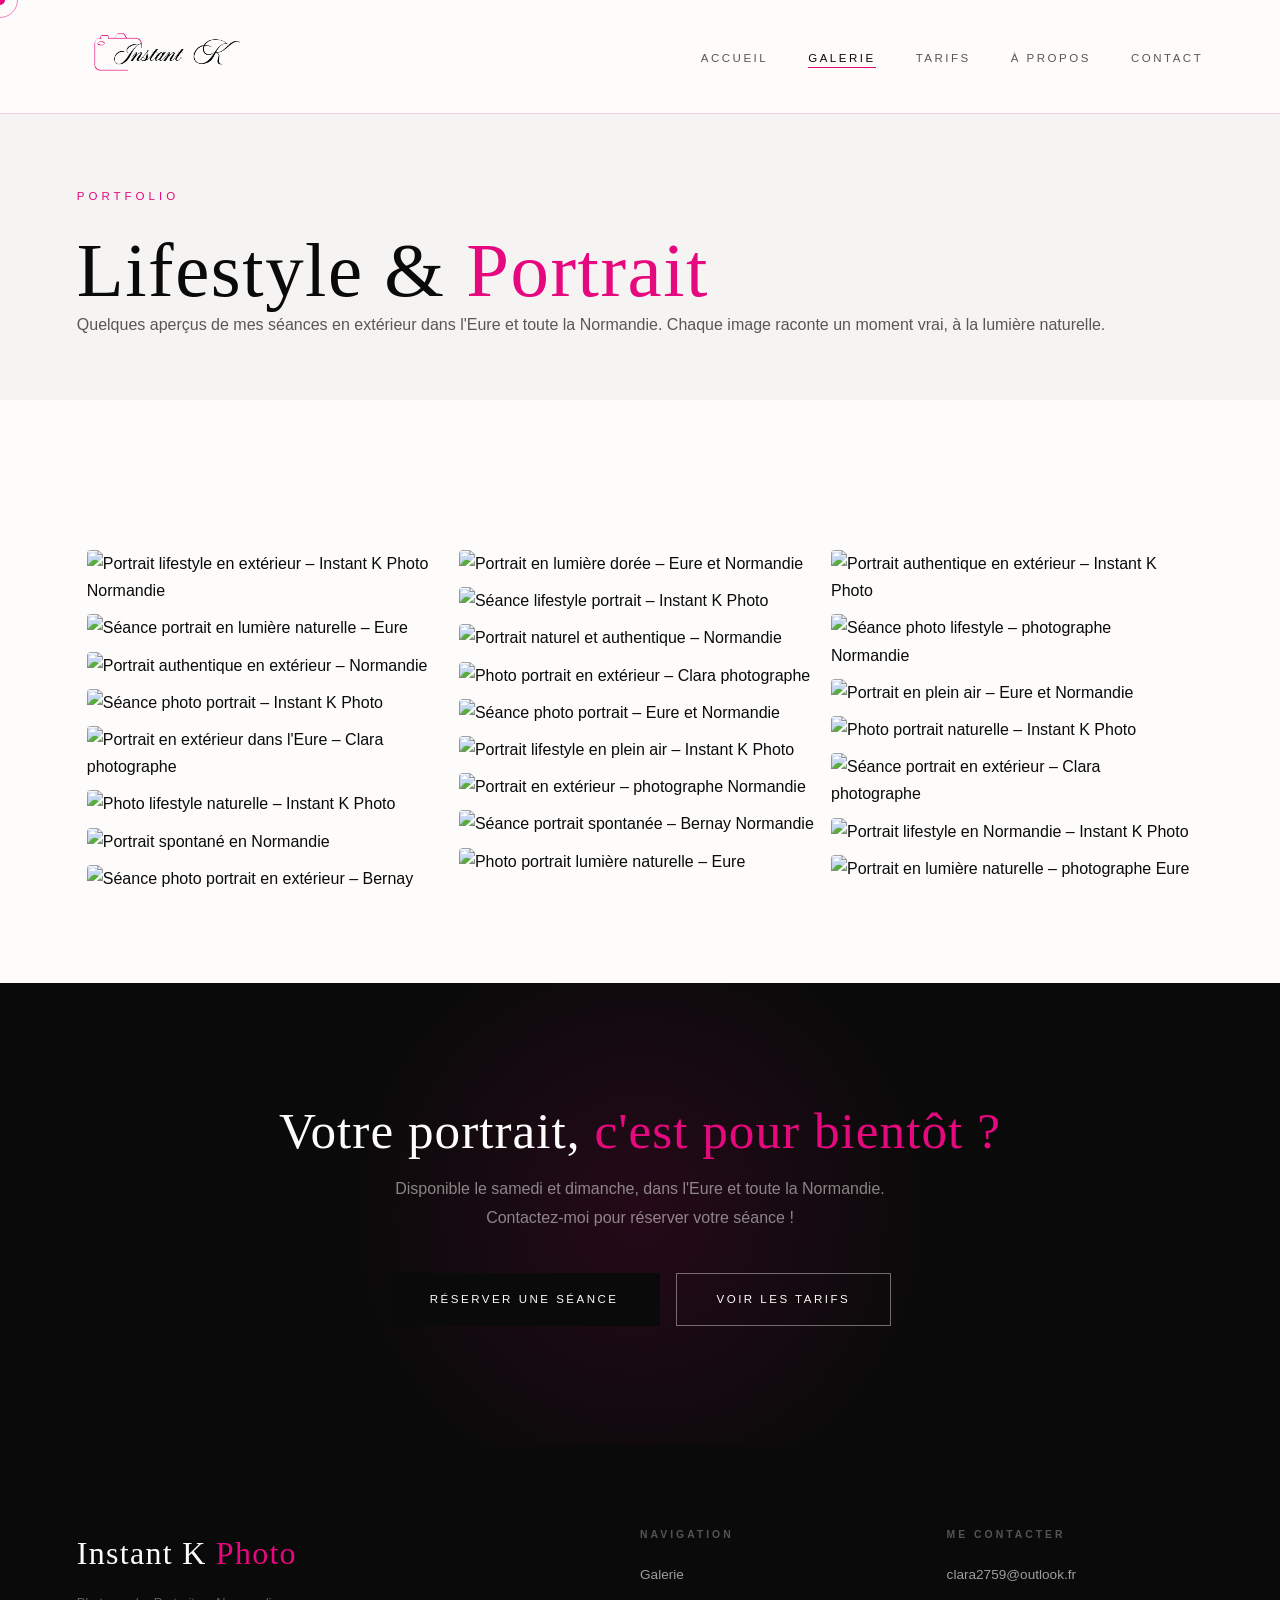
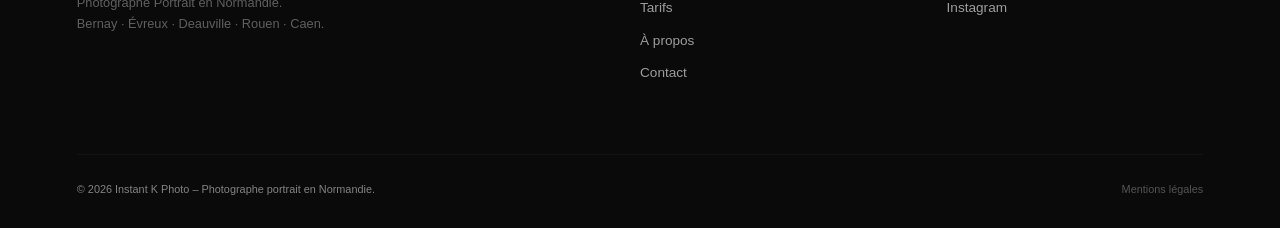
==== galerie.html @ 1f69a55f "Add files via upload" ====
<!DOCTYPE html>
<html lang="fr">

<head>
    <meta charset="UTF-8">
    <meta name="viewport" content="width=device-width, initial-scale=1.0">
    <title>Galerie Portrait & Lifestyle | Eure & Normandie – Instant K Photo</title>
    <meta name="description"
        content="Découvrez la galerie de Clara, photographe portrait en Normandie. Portraits en extérieur, séances lifestyle et couples dans l'Eure, à Bernay, Rouen, Deauville et Évreux.">
    <meta name="keywords"
        content="galerie photographe normandie, portfolio portrait eure, photos extérieur bernay, instant k photo galerie, portrait lifestyle normandie, photographe portrait bernay">
    <meta name="robots" content="index, follow">
    <link rel="canonical" href="https://www.instant-k-photo.fr/galerie.html">

    <meta property="og:type" content="website">
    <meta property="og:title" content="Galerie Portrait – Instant K Photo | Eure & Normandie">
    <meta property="og:description"
        content="Portraits en extérieur, séances lifestyle et couples dans l'Eure et toute la Normandie. Découvrez le travail de Clara, photographe portrait.">
    <meta property="og:image" content="https://www.instant-k-photo.fr/og-image.jpg">
    <meta property="og:url" content="https://www.instant-k-photo.fr/galerie.html">
    <meta property="og:locale" content="fr_FR">
    <meta property="og:site_name" content="Instant K Photo">

    <meta name="twitter:card" content="summary_large_image">
    <meta name="twitter:title" content="Galerie Portrait – Instant K Photo | Eure & Normandie">
    <meta name="twitter:description"
        content="Portraits en extérieur, séances lifestyle et couples dans l'Eure et toute la Normandie.">
    <meta name="twitter:image" content="https://www.instant-k-photo.fr/og-image.jpg">

    <link rel="icon" href="favicon.png" type="image/x-icon">
    <link rel="stylesheet" href="style.css">
</head>

<style>
    .gallery {
        column-count: 3;
        column-gap: 10px;
        padding: 10px;
    }

    .item {
        break-inside: avoid;
        margin-bottom: 10px;
    }

    .item img {
        width: 100%;
        height: auto;
        display: block;
        border-radius: 4px;
    }

    @media (max-width: 900px) {
        .gallery {
            column-count: 2;
        }
    }

    @media (max-width: 600px) {
        .gallery {
            column-count: 1;
        }
    }
</style>
<link rel="stylesheet" href="style.css">
</head>



<body>
    <div class="cursor" id="cursor"></div>
    <div class="cursor-follower" id="cursor-follower"></div>

    <header id="header">
        <nav aria-label="Navigation principale">
            <a href="index.html">
                <img src="Logo/Instant K.png" alt="Logo Instant K Photo – Photographe portrait en Normandie">
            </a> <button class="burger" id="burger" aria-label="Ouvrir le menu" aria-expanded="false"
                aria-controls="nav-menu">
                <span></span><span></span><span></span>
            </button>
            <ul id="nav-menu">
                <li><a href="index.html">Accueil</a></li>
                <li><a href="galerie.html" class="active">Galerie</a></li>
                <li><a href="tarifs.html">Tarifs</a></li>
                <li><a href="propos.html">À propos</a></li>
                <li><a href="contact.html">Contact</a></li>
            </ul>
        </nav>
    </header>

    <section class="page-hero">
        <div class="page-hero-inner">
            <p class="hero-eyebrow">Portfolio</p>
            <h1 class="reveal">Lifestyle & <span>Portrait</span></h1>
            <p class="reveal delay-1">Quelques aperçus de mes séances en extérieur dans l'Eure et toute la Normandie.
                Chaque image raconte un moment vrai, à la lumière naturelle.</p>
        </div>
    </section>

    <section>
        <div class="gallery">
            <div class="gallery-pro-item"><img src="Photo/25.jpg"
                    alt="Portrait lifestyle en extérieur – Instant K Photo Normandie"></div>
            <div class="gallery-pro-item"><img src="Photo/24.jpg" alt="Séance portrait en lumière naturelle – Eure">
            </div>
            <div class="gallery-pro-item"><img src="Photo/23.jpg" alt="Portrait authentique en extérieur – Normandie">
            </div>
            <div class="gallery-pro-item"><img src="Photo/22.jpg" alt="Séance photo portrait – Instant K Photo"></div>
            <div class="gallery-pro-item"><img src="Photo/20.jpg"
                    alt="Portrait en extérieur dans l'Eure – Clara photographe"></div>
            <div class="gallery-pro-item"><img src="Photo/19.jpg" alt="Photo lifestyle naturelle – Instant K Photo">
            </div>
            <div class="gallery-pro-item"><img src="Photo/18.jpg" alt="Portrait spontané en Normandie"></div>
            <div class="gallery-pro-item"><img src="Photo/17.jpg" alt="Séance photo portrait en extérieur – Bernay">
            </div>
            <div class="gallery-pro-item"><img src="Photo/16.jpg" alt="Portrait en lumière dorée – Eure et Normandie">
            </div>
            <div class="gallery-pro-item"><img src="Photo/15.jpg" alt="Séance lifestyle portrait – Instant K Photo">
            </div>
            <div class="gallery-pro-item"><img src="Photo/14.jpg" alt="Portrait naturel et authentique – Normandie">
            </div>
            <div class="gallery-pro-item"><img src="Photo/13.jpg" alt="Photo portrait en extérieur – Clara photographe">
            </div>
            <div class="gallery-pro-item"><img src="Photo/12.jpg" alt="Séance photo portrait – Eure et Normandie"></div>
            <div class="gallery-pro-item"><img src="Photo/11.jpg"
                    alt="Portrait lifestyle en plein air – Instant K Photo"></div>
            <div class="gallery-pro-item"><img src="Photo/10.jpg" alt="Portrait en extérieur – photographe Normandie">
            </div>
            <div class="gallery-pro-item"><img src="Photo/9.jpg" alt="Séance portrait spontanée – Bernay Normandie">
            </div>
            <div class="gallery-pro-item"><img src="Photo/8.jpg" alt="Photo portrait lumière naturelle – Eure"></div>
            <div class="gallery-pro-item"><img src="Photo/7.jpg"
                    alt="Portrait authentique en extérieur – Instant K Photo"></div>
            <div class="gallery-pro-item"><img src="Photo/6.jpg" alt="Séance photo lifestyle – photographe Normandie">
            </div>
            <div class="gallery-pro-item"><img src="Photo/5.jpg" alt="Portrait en plein air – Eure et Normandie"></div>
            <div class="gallery-pro-item"><img src="Photo/4.jpg" alt="Photo portrait naturelle – Instant K Photo"></div>
            <div class="gallery-pro-item"><img src="Photo/3.jpg" alt="Séance portrait en extérieur – Clara photographe">
            </div>
            <div class="gallery-pro-item"><img src="Photo/2.jpg"
                    alt="Portrait lifestyle en Normandie – Instant K Photo"></div>
            <div class="gallery-pro-item"><img src="Photo/1.jpg" alt="Portrait en lumière naturelle – photographe Eure">
            </div>
        </div>
    </section>

    <div class="cta-section" aria-labelledby="cta-galerie-heading">
        <h2 id="cta-galerie-heading" class="reveal">Votre portrait, <span>c'est pour bientôt ?</span></h2>
        <p class="reveal delay-1">Disponible le samedi et dimanche, dans l'Eure et toute la Normandie.<br>Contactez-moi
            pour réserver votre séance !</p>
        <div class="reveal delay-2 cta-buttons">
            <a href="contact.html" class="btn"><span>Réserver une séance</span></a>
            <a href="tarifs.html" class="btn btn-outline"><span>Voir les tarifs</span></a>
        </div>
    </div>

    <footer role="contentinfo">
        <div class="footer-grid">
            <div>
                <a href="index.html" class="logo footer-logo">Instant K <span>Photo</span></a>
                <p class="footer-tagline">Photographe Portrait en Normandie.<br>Bernay · Évreux · Deauville · Rouen ·
                    Caen.</p>
            </div>
            <div>
                <h4>Navigation</h4>
                <a href="galerie.html">Galerie</a>
                <a href="tarifs.html">Tarifs</a>
                <a href="propos.html">À propos</a>
                <a href="contact.html">Contact</a>
            </div>
            <div>
                <h4>Me contacter</h4>
                <a href="mailto:clara2759@outlook.fr">clara2759@outlook.fr</a>
                <a href="https://www.instagram.com/klarat.creation" target="_blank" rel="noopener">Instagram</a>
            </div>
        </div>
        <div class="footer-bottom">
            <span>&copy; 2026 Instant K Photo – Photographe portrait en Normandie.</span>
            <a href="mentions-legales.html">Mentions légales</a>
        </div>
    </footer>

    <script src="script.js" defer></script>
</body>

</html>
---- style.css ----
@font-face {
    font-family: 'Adelia';
    src: url('fonts/adelia.woff2') format('woff2');
    font-display: swap;
}

@font-face {
    font-family: 'Avenir';
    src: url('fonts/avenir.woff2') format('woff2');
    font-display: swap;
}

:root {
    --noir: #0a0a0a;
    --blanc: #fdfcfb;
    --rose: #e5087e;
    --rose-doux: #fce4f0;
    --rose-fonce: #e5087e;
    --gris-clair: #f5f4f2;
    --gris-moyen: #c8c4be;
    --gris-texte: #5a5653;
    --transition: 0.4s cubic-bezier(0.25, 0.46, 0.45, 0.94);
}

/* ================================
   RESET & BASE
   ================================ */
*,
*::before,
*::after {
    margin: 0;
    padding: 0;
    box-sizing: border-box;
}

html {
    scroll-behavior: smooth;
    font-size: 16px;
}

body {
    font-family: 'Avenir', 'Futura', sans-serif;
    background: var(--blanc);
    color: var(--noir);
    line-height: 1.7;
    overflow-x: hidden;
    cursor: none;
}

/* ================================
   CURSEUR PERSONNALISÉ
   ================================ */
.cursor {
    width: 10px;
    height: 10px;
    background: var(--rose-fonce);
    border-radius: 50%;
    position: fixed;
    pointer-events: none;
    z-index: 9999;
    transition: transform 0.15s ease, opacity 0.2s ease;
    transform: translate(-50%, -50%);
}

.cursor-follower {
    width: 36px;
    height: 36px;
    border: 1px solid var(--rose-fonce);
    border-radius: 50%;
    position: fixed;
    pointer-events: none;
    z-index: 9998;
    transition: transform 0.4s ease, opacity 0.3s ease;
    transform: translate(-50%, -50%);
    opacity: 0.5;
}

.cursor.hover {
    transform: translate(-50%, -50%) scale(2.5);
}

.cursor-follower.hover {
    transform: translate(-50%, -50%) scale(1.5);
    opacity: 0.8;
}

/* ================================
   TYPOGRAPHIE
   ================================ */
h1,
h2,
h3,
.logo {
    font-family: 'Adelia', cursive;
    font-weight: normal;
    letter-spacing: 0.02em;
}

h1 {
    font-size: clamp(3rem, 6vw, 5rem);
    line-height: 1.05;
}

h2 {
    font-size: clamp(2rem, 4vw, 3.5rem);
    line-height: 1.1;
    margin-bottom: 1rem;
}

h3 {
    font-size: clamp(1.2rem, 2vw, 1.8rem);
}

h2 span,
h1 span {
    color: var(--rose-fonce);
}

p {
    font-family: 'Avenir', sans-serif;
    font-size: clamp(0.9rem, 1.5vw, 1rem);
    color: var(--gris-texte);
    line-height: 1.8;
}

/* ================================
   NAVIGATION
   ================================ */
header {
    position: fixed;
    width: 100%;
    top: 0;
    z-index: 1000;
    background: rgba(253, 252, 251, 0.96);
    backdrop-filter: blur(12px);
    -webkit-backdrop-filter: blur(12px);
    border-bottom: 1px solid rgba(229, 8, 126, 0.2);
    transition: var(--transition);
}

header.scrolled {
    border-bottom-color: rgba(229, 8, 126, 0.5);
    box-shadow: 0 4px 30px rgba(0, 0, 0, 0.04);
}

nav {
    max-width: 1280px;
    margin: 0 auto;
    padding: 1.4rem 6%;
    display: flex;
    justify-content: space-between;
    align-items: center;
}

.logo {
    font-size: 1.7rem;
    text-decoration: none;
    color: var(--noir);
    letter-spacing: 0.04em;
    transition: opacity 0.3s;
}

.logo:hover {
    opacity: 0.7;
}

.logo span {
    color: var(--rose-fonce);
}

nav ul {
    display: flex;
    list-style: none;
    gap: 2.5rem;
    align-items: center;
}

nav ul a {
    text-decoration: none;
    color: var(--gris-texte);
    font-family: 'Avenir', sans-serif;
    text-transform: uppercase;
    font-size: 0.72rem;
    letter-spacing: 2.5px;
    position: relative;
    transition: color 0.3s;
}

nav ul a::after {
    content: '';
    position: absolute;
    bottom: -4px;
    left: 0;
    width: 0;
    height: 1px;
    background: var(--rose-fonce);
    transition: width 0.3s ease;
}

nav ul a:hover,
nav ul a.active {
    color: var(--noir);
}

nav ul a:hover::after,
nav ul a.active::after {
    width: 100%;
}

/* Menu burger mobile */
.burger {
    display: none;
    flex-direction: column;
    gap: 5px;
    cursor: pointer;
    padding: 4px;
    background: none;
    border: none;
}

.burger span {
    display: block;
    width: 24px;
    height: 1.5px;
    background: var(--noir);
    transition: var(--transition);
}

.burger.open span:nth-child(1) {
    transform: rotate(45deg) translate(4.5px, 4.5px);
}

.burger.open span:nth-child(2) {
    opacity: 0;
}

.burger.open span:nth-child(3) {
    transform: rotate(-45deg) translate(4.5px, -4.5px);
}

/* ================================
   SECTIONS
   ================================ */
section {
    padding: 140px 6% 80px;
    max-width: 1280px;
    margin: 0 auto;
}

/* ================================
   PAGE HERO (pages intérieures)
   ================================ */
.page-hero {
    height: auto;
    min-height: 400px;
    display: flex;
    flex-direction: column;
    justify-content: flex-end;
    background: var(--gris-clair);
    padding-bottom: 60px;
    max-width: 100%;
    padding-top: 0;
    padding-left: 0;
    padding-right: 0;
    margin: 0;
}

.page-hero-inner {
    max-width: 1280px;
    margin: 0 auto;
    padding: 0 6%;
    width: 100%;
}

.page-hero h1 {
    font-size: clamp(2.5rem, 6vw, 5rem);
}

/* ================================
   HERO (accueil)
   ================================ */
.hero {
    height: 100vh;
    min-height: 650px;
    display: flex;
    flex-direction: column;
    justify-content: center;
    align-items: flex-start;
    text-align: left;
    background: var(--gris-clair);
    position: relative;
    overflow: hidden;
    padding: 0 10%;
    max-width: 100%;
    margin: 0;
}

.hero::before {
    content: '';
    position: absolute;
    top: -20%;
    right: -10%;
    width: 55vw;
    height: 55vw;
    max-width: 700px;
    max-height: 700px;
    background: radial-gradient(circle, rgba(229, 8, 126, 0.35) 0%, transparent 70%);
    border-radius: 50%;
    animation: float-blob 8s ease-in-out infinite;
}

.hero::after {
    content: '';
    position: absolute;
    bottom: -10%;
    left: 5%;
    width: 30vw;
    height: 30vw;
    max-width: 400px;
    max-height: 400px;
    background: radial-gradient(circle, rgba(229, 8, 126, 0.2) 0%, transparent 70%);
    border-radius: 50%;
    animation: float-blob 10s ease-in-out infinite reverse;
}

@keyframes float-blob {
    0%, 100% { transform: translate(0, 0) scale(1); }
    33% { transform: translate(20px, -30px) scale(1.05); }
    66% { transform: translate(-15px, 20px) scale(0.95); }
}

.hero-eyebrow {
    font-family: 'Avenir', sans-serif;
    text-transform: uppercase;
    font-size: 0.72rem;
    letter-spacing: 4px;
    color: var(--rose-fonce);
    margin-bottom: 1.5rem;
    opacity: 0;
    animation: fade-up 0.8s ease forwards 0.2s;
}

.hero h1 {
    opacity: 0;
    animation: fade-up 0.9s ease forwards 0.4s;
}

.hero p {
    font-size: clamp(1rem, 1.8vw, 1.15rem);
    margin-top: 1.5rem;
    color: var(--gris-texte);
    max-width: 500px;
    opacity: 0;
    animation: fade-up 0.9s ease forwards 0.6s;
}

.hero .btn {
    margin-top: 2.5rem;
    opacity: 0;
    animation: fade-up 0.9s ease forwards 0.8s;
}

.hero-scroll {
    position: absolute;
    bottom: 2.5rem;
    left: 50%;
    transform: translateX(-50%);
    display: flex;
    flex-direction: column;
    align-items: center;
    gap: 8px;
    opacity: 0;
    animation: fade-in 1s ease forwards 1.2s;
}

.hero-scroll span {
    font-size: 0.65rem;
    letter-spacing: 3px;
    text-transform: uppercase;
    color: var(--gris-moyen);
}

.hero-scroll-line {
    width: 1px;
    height: 50px;
    background: linear-gradient(to bottom, var(--rose-fonce), transparent);
    animation: scroll-line 2s ease-in-out infinite;
}

@keyframes scroll-line {
    0% { opacity: 1; transform: scaleY(1); transform-origin: top; }
    100% { opacity: 0; transform: scaleY(0); transform-origin: top; }
}

/* ================================
   GRILLES
   ================================ */
.grid {
    display: grid;
    grid-template-columns: repeat(auto-fit, minmax(280px, 1fr));
    gap: 2px;
    margin-top: 50px;
}

/* Grille deux colonnes égales — responsive */
.grid-two {
    grid-template-columns: 1fr 1fr;
}

/* Grille deux colonnes étroites (tarifs, home) */
.grid-two-narrow {
    grid-template-columns: 1fr 1fr;
    max-width: 800px;
}

/* Grille deux colonnes large avec gap (accueil, propos) */
.two-col-grid {
    display: grid;
    grid-template-columns: 1fr 1fr;
    gap: 80px;
    align-items: center;
}

.two-col-grid--narrow {
    max-width: 1000px;
}

/* ================================
   SERVICES / CARTES
   ================================ */
.card {
    background: var(--gris-clair);
    padding: 50px 40px;
    text-align: center;
    position: relative;
    overflow: hidden;
    transition: var(--transition);
}

.card::before {
    content: '';
    position: absolute;
    bottom: 0;
    left: 0;
    width: 100%;
    height: 3px;
    background: var(--rose-fonce);
    transform: scaleX(0);
    transition: transform 0.4s ease;
}

.card:hover::before {
    transform: scaleX(1);
}

.card:hover {
    background: var(--blanc);
}

.price {
    font-family: 'Adelia', cursive;
    font-size: 2.8rem;
    color: var(--rose-fonce);
    margin: 1rem 0;
    line-height: 1;
}

.price-detail {
    font-size: 0.8rem;
    letter-spacing: 1.5px;
    text-transform: uppercase;
    color: #0a0a0a    ;
    margin-bottom: 1.5rem;
}

.card.featured {
    background: var(--noir);
}

.card.featured h3,
.card.featured p,
.card.featured .price-detail {
    color: var(--blanc);
}

.card.featured .price {
    color: var(--rose);
}

.card.featured::before {
    background: var(--rose);
}

/* ================================
   TARIFS — LISTES & FEATURED LABEL
   ================================ */
.tarif-list {
    list-style: none;
    text-align: left;
    margin: 1.2rem 0 1.8rem;
    display: flex;
    flex-direction: column;
    gap: 0.6rem;
    align-items: center;
}

.tarif-list li {
    font-size: 0.85rem;
    color: var(--gris-texte);
    display: flex;
    gap: 0.6rem;
}

.tarif-list--light li {
    color: rgba(255, 255, 255, 0.75);
}

.tarif-arrow {
    color: var(--rose-fonce);
    flex-shrink: 0;
}

.tarif-arrow--light {
    color: var(--rose);
}

.featured-label {
    font-size: 0.65rem;
    letter-spacing: 3px;
    text-transform: uppercase;
    color: var(--rose);
    display: block;
    margin-bottom: 1rem;
}

/* ================================
   INFOS PRATIQUES (tarifs)
   ================================ */
.infos-grid {
    display: grid;
    grid-template-columns: repeat(auto-fit, minmax(240px, 1fr));
    gap: 2px;
    margin-top: 40px;
}

.info-block {
    padding: 40px 30px;
    background: var(--gris-clair);
}

.info-icon {
    font-size: 1.4rem;
    display: block;
    margin-bottom: 1rem;
}

/* ================================
   SECTION FOND GRIS (full-width)
   ================================ */
.section-full-bg {
    background: var(--gris-clair);
    max-width: 100%;
    padding: 100px 6%;
    margin: 0;
}

.section-inner {
    max-width: 1280px;
    margin: 0 auto;
}

/* ================================
   ZONES INFO
   ================================ */
.zones-info {
    text-align: center;
    margin-top: 3rem;
}

.zones-title {
    color: var(--rose-fonce);
    font-weight: 600;
    font-size: 0.95rem;
    margin-bottom: 0.5rem;
}

.zones-detail {
    font-size: 0.85rem;
    color: var(--gris-moyen);
    line-height: 1.6;
}

/* ================================
   SECTION DOMICILE (accueil)
   ================================ */
.domicile-section {
    padding-top: 100px;
    padding-bottom: 60px;
}

.domicile-inner {
    max-width: 700px;
}

.link-rose {
    color: var(--rose-fonce);
    text-decoration: none;
}

.link-rose:hover {
    text-decoration: underline;
}

/* ================================
   VISUEL SÉANCE (accueil)
   ================================ */
.seance-visual {
    background: var(--rose-doux);
    height: 420px;
    display: flex;
    align-items: center;
    justify-content: center;
    position: relative;
    overflow: hidden;
}

.seance-visual-blob {
    position: absolute;
    bottom: -30px;
    right: -30px;
    width: 150px;
    height: 150px;
    background: var(--rose);
    opacity: 0.18;
    border-radius: 50%;
}

.seance-visual-label {
    color: var(--rose-fonce);
    font-family: 'Adelia', cursive;
    font-size: 1.3rem;
    text-align: center;
    padding: 2rem;
    position: relative;
    z-index: 1;
}

/* ================================
   CTA BUTTONS (accueil)
   ================================ */
.cta-buttons {
    display: flex;
    gap: 16px;
    justify-content: center;
    flex-wrap: wrap;
    margin-top: 2rem;
}

/* ================================
   GALERIE (placeholder)
   ================================ */
.photo-placeholder {
    width: 100%;
    display: flex;
    align-items: center;
    justify-content: center;
    font-size: 0.7rem;
    letter-spacing: 2px;
    text-transform: uppercase;
    color: var(--gris-moyen);
    font-family: "Avenir", sans-serif;
    min-height: 260px;
}

/* ================================
   SECTION À PROPOS
   ================================ */
.about-grid {
    display: grid;
    grid-template-columns: 1fr 1fr;
    gap: 80px;
    align-items: center;
}

.about-image {
    position: relative;
    height: 600px;
}

.about-image-main {
    width: 80%;
    height: 100%;
    background: var(--rose-doux);
    position: relative;
    z-index: 1;
}

.about-image-accent {
    position: absolute;
    width: 200px;
    height: 200px;
    background: var(--rose-fonce);
    bottom: -30px;
    right: 0;
    z-index: 0;
    opacity: 0.25;
}

.about-offer-badge {
    margin-top: 2rem;
    padding: 20px 25px;
    border: 1px solid var(--rose-fonce);
    display: inline-block;
}

.about-offer-label {
    font-size: 0.68rem;
    letter-spacing: 3px;
    text-transform: uppercase;
    color: var(--rose-fonce);
    display: block;
    margin-bottom: 0.4rem;
}

.about-offer-price {
    color: var(--rose-fonce);
}

/* ================================
   VALEURS (propos)
   ================================ */
.valeur-block {
    padding: 40px 30px;
}

.valeur-icon {
    font-size: 1.4rem;
    display: block;
    margin-bottom: 1rem;
}

/* ================================
   PARCOURS CLIENT (propos)
   ================================ */
.parcours-list {
    list-style: none;
    display: flex;
    flex-direction: column;
    gap: 1.2rem;
}

.parcours-list li {
    display: flex;
    gap: 1rem;
    align-items: flex-start;
    font-size: 0.9rem;
    color: var(--gris-texte);
}

.parcours-num {
    font-family: 'Adelia', cursive;
    font-size: 1.8rem;
    color: var(--rose-fonce);
    line-height: 1;
    flex-shrink: 0;
}

/* ================================
   CONTACT
   ================================ */
.contact-grid {
    display: grid;
    grid-template-columns: repeat(auto-fit, minmax(320px, 1fr));
    gap: 80px;
    align-items: start;
    max-width: 1280px;
    margin: 0 auto;
}

.contact-subtitle {
    font-size: 1.8rem;
    margin-bottom: 1.8rem;
    margin-top: 0.5rem;
}

.contact-link {
    display: flex;
    align-items: center;
    gap: 16px;
    padding: 20px;
    text-decoration: none;
    color: var(--noir);
    margin-bottom: 1.2rem;
    transition: all 0.3s;
}

.contact-link--rose {
    background: var(--rose-doux);
    border-left: 3px solid var(--rose-fonce);
}

.contact-link--grey {
    background: var(--gris-clair);
    border-left: 3px solid var(--gris-moyen);
}

.contact-link:hover {
    opacity: 0.8;
}

.contact-link-label {
    font-size: 0.68rem;
    letter-spacing: 2px;
    text-transform: uppercase;
    margin-bottom: 0.2rem;
    opacity: 0.6;
}

.contact-link-value {
    font-size: 0.95rem;
    font-weight: 600;
}

.contact-infos {
    display: flex;
    flex-direction: column;
    gap: 1.5rem;
    margin-top: 2rem;
}

.contact-info-item {
    display: flex;
    gap: 1.2rem;
    align-items: flex-start;
}

.contact-info-dot {
    font-size: 1rem;
    color: var(--rose-fonce);
}

.contact-info-title {
    font-size: 0.68rem;
    letter-spacing: 3px;
    text-transform: uppercase;
    color: var(--rose-fonce);
    margin-bottom: 0.3rem;
}

.contact-info-text {
    font-size: 0.9rem;
    line-height: 1.6;
}

/* ================================
   FORMULAIRE
   ================================ */
form {
    display: flex;
    flex-direction: column;
    gap: 16px;
}

.form-row {
    display: grid;
    grid-template-columns: 1fr 1fr;
    gap: 16px;
}

.form-field {
    display: flex;
    flex-direction: column;
    gap: 0;
}

.form-field label {
    font-size: 0.68rem;
    letter-spacing: 2px;
    text-transform: uppercase;
    color: var(--gris-moyen);
    display: block;
    margin-bottom: 8px;
}

input,
textarea,
select {
    padding: 16px 20px;
    border: 1px solid #e8e5e1;
    border-radius: 0;
    font-family: 'Avenir', sans-serif;
    font-size: 0.9rem;
    width: 100%;
    background: var(--blanc);
    color: var(--noir);
    transition: border-color 0.3s;
    outline: none;
    -webkit-appearance: none;
}

input:focus,
textarea:focus,
select:focus {
    border-color: var(--rose-fonce);
}

input.input-error,
textarea.input-error,
select.input-error {
    border-color: #cc0000;
}

input::placeholder,
textarea::placeholder {
    color: var(--gris-moyen);
    font-size: 0.85rem;
}

textarea {
    resize: vertical;
    min-height: 150px;
}

.field-error {
    display: block;
    font-size: 0.75rem;
    color: #cc0000;
    margin-top: 5px;
    min-height: 1em;
}

.form-success {
    background: #f0faf4;
    border: 1px solid #b8e6c8;
    padding: 20px;
    text-align: center;
    margin-top: 1rem;
}

.form-success p {
    color: #2d7a4f;
    font-size: 0.9rem;
}

.form-error-global {
    background: #fff0f0;
    border: 1px solid #f5c6c6;
    padding: 20px;
    text-align: center;
    margin-top: 1rem;
}

.form-error-global p {
    color: #cc0000;
    font-size: 0.9rem;
}

/* ================================
   BOUTONS
   ================================ */
.btn {
    display: inline-flex;
    align-items: center;
    justify-content: center;
    gap: 10px;
    padding: 16px 40px;
    background: var(--noir);
    color: var(--blanc);
    border: 1px solid var(--noir);
    cursor: pointer;
    text-transform: uppercase;
    letter-spacing: 2.5px;
    font-size: 0.72rem;
    font-family: 'Avenir', sans-serif;
    transition: var(--transition);
    text-decoration: none;
    position: relative;
    overflow: hidden;
}

.btn::before {
    content: '';
    position: absolute;
    top: 0;
    left: -100%;
    width: 100%;
    height: 100%;
    background: var(--rose-fonce);
    transition: left 0.35s ease;
    z-index: 0;
}

.btn:hover::before {
    left: 0;
}

.btn span,
.btn svg {
    position: relative;
    z-index: 1;
}

.btn:hover {
    color: var(--blanc);
    border-color: var(--rose-fonce);
}

.btn-outline {
    background: transparent;
    color: var(--blanc);
    border-color: rgba(255, 255, 255, 0.4);
}

.btn-outline::before {
    background: var(--blanc);
}

.btn-outline:hover {
    color: var(--noir);
}

.btn-full {
    width: 100%;
}

.btn:disabled {
    opacity: 0.6;
    cursor: not-allowed;
}

/* ================================
   FOOTER
   ================================ */
footer {
    background: var(--noir);
    color: var(--blanc);
    padding: 80px 6% 30px;
}

/* 3 colonnes réelles dans le HTML */
.footer-grid {
    display: grid;
    grid-template-columns: 2fr 1fr 1fr;
    gap: 50px;
    max-width: 1280px;
    margin: 0 auto 60px;
}

.footer-logo {
    font-size: 2rem;
    color: var(--blanc);
}

.footer-logo span {
    color: var(--rose);
}

.footer-tagline {
    color: rgba(255, 255, 255, 0.35);
    font-size: 0.8rem;
    margin-top: 0.8rem;
    line-height: 1.6;
}

footer h4 {
    font-family: 'Avenir', sans-serif;
    text-transform: uppercase;
    font-size: 0.65rem;
    letter-spacing: 3px;
    color: rgba(255, 255, 255, 0.3);
    margin-bottom: 1.2rem;
}

footer a {
    display: block;
    color: rgba(255, 255, 255, 0.6);
    text-decoration: none;
    font-size: 0.85rem;
    margin-bottom: 0.6rem;
    transition: color 0.3s;
}

footer a:hover {
    color: var(--rose);
}

.footer-bottom {
    max-width: 1280px;
    margin: 0 auto;
    padding-top: 25px;
    border-top: 1px solid rgba(255, 255, 255, 0.08);
    display: flex;
    justify-content: space-between;
    align-items: center;
    font-size: 0.68rem;
    opacity: 0.5;
}

.footer-bottom a {
    display: inline;
    color: rgba(255, 255, 255, 0.6);
    font-size: 0.68rem;
    margin-bottom: 0;
}

/* ================================
   MENTIONS LÉGALES
   ================================ */
.mentions-section {
    padding-top: 80px;
    padding-bottom: 80px;
}

.mentions-inner {
    max-width: 800px;
}

.mentions-block {
    margin-bottom: 3rem;
}

.mentions-block h2 {
    font-size: 1.3rem;
    margin-bottom: 1rem;
    color: var(--noir);
}

.mentions-block p {
    margin-bottom: 0.5rem;
}

.mentions-block a {
    color: var(--rose-fonce);
    text-decoration: none;
}

.mentions-block a:hover {
    text-decoration: underline;
}

.mentions-date {
    margin-top: 2rem;
    font-size: 0.85rem;
    color: var(--gris-moyen);
}

/* ================================
   ANIMATIONS REVEAL
   ================================ */
.reveal {
    opacity: 0;
    transform: translateY(40px);
    transition: opacity 0.85s ease-out, transform 0.85s ease-out;
}

.reveal.visible {
    opacity: 1;
    transform: translateY(0);
}

.reveal-left {
    opacity: 0;
    transform: translateX(-40px);
    transition: opacity 0.85s ease-out, transform 0.85s ease-out;
}

.reveal-left.visible {
    opacity: 1;
    transform: translateX(0);
}

.reveal-right {
    opacity: 0;
    transform: translateX(40px);
    transition: opacity 0.85s ease-out, transform 0.85s ease-out;
}

.reveal-right.visible {
    opacity: 1;
    transform: translateX(0);
}

@keyframes fade-up {
    from { opacity: 0; transform: translateY(30px); }
    to { opacity: 1; transform: translateY(0); }
}

@keyframes fade-in {
    from { opacity: 0; }
    to { opacity: 1; }
}

/* Délais en cascade */
.delay-1 { transition-delay: 0.1s; }
.delay-2 { transition-delay: 0.2s; }
.delay-3 { transition-delay: 0.3s; }
.delay-4 { transition-delay: 0.4s; }
.delay-5 { transition-delay: 0.5s; }

/* ================================
   CTA SECTION
   ================================ */
.cta-section {
    text-align: center;
    padding: 120px 6%;
    background: var(--noir);
    color: var(--blanc);
    max-width: 100%;
    position: relative;
    overflow: hidden;
}

.cta-section::before {
    content: '';
    position: absolute;
    top: 50%;
    left: 50%;
    transform: translate(-50%, -50%);
    width: 600px;
    height: 600px;
    background: radial-gradient(circle, rgba(229, 8, 126, 0.12) 0%, transparent 70%);
    border-radius: 50%;
}

.cta-section h2 {
    color: var(--blanc);
    margin-bottom: 1rem;
}

.cta-section p {
    color: rgba(255, 255, 255, 0.5);
    margin-bottom: 2.5rem;
}

/* ================================
   LIGNE DÉCORATIVE
   ================================ */
.section-line {
    display: flex;
    align-items: center;
    gap: 1.5rem;
    margin-bottom: 3rem;
}

.section-line::after {
    content: '';
    flex: 1;
    height: 1px;
    background: linear-gradient(to right, var(--rose-fonce), transparent);
}

/* ================================
   UTILITAIRES
   ================================ */
.eyebrow {
    display: inline-block;
    font-family: 'Avenir', sans-serif;
    font-size: 0.7rem;
    letter-spacing: 4px;
    text-transform: uppercase;
    color: var(--rose-fonce);
    margin-bottom: 1.2rem;
}

/* ================================
   GALLERIE
   ================================ */

.gallery-pro {
  column-count: 3;
  column-gap: 8px;
  margin-top: 60px;
}
@media (max-width: 900px) { .gallery-pro { column-count: 2; } }
@media (max-width: 520px) { .gallery-pro { column-count: 1; } }

.gallery-pro-item {
  break-inside: avoid;
  margin-bottom: 8px;
  position: relative;
  overflow: hidden;
  border-radius: 2px;
  /* plus de height fixe → chaque image garde ses proportions naturelles */
}

.gallery-pro-item img {
  width: 100%;
  height: auto;   /* ← la clé du masonry */
  display: block;
}

.photo-gallery {
  display: grid;
  grid-template-columns: repeat(auto-fit, minmax(320px, 1fr));
  gap: 20px;
  margin-top: 5px;
}

.photo-gallery img {
  width: 100%;
  height: 450px;
  object-fit: cover;
  border-radius: 8px;
}

/* ================================
   RESPONSIVE
   ================================ */
@media (max-width: 1100px) {
    .footer-grid {
        grid-template-columns: 1fr 1fr;
        gap: 40px;
    }

    .about-grid {
        gap: 50px;
    }
}

@media (max-width: 900px) {
    .about-grid {
        grid-template-columns: 1fr;
    }

    .about-image {
        height: 400px;
    }

    .about-image-main {
        width: 100%;
    }

    .two-col-grid {
        grid-template-columns: 1fr;
        gap: 40px;
    }

    .grid-two {
        grid-template-columns: 1fr;
    }

    .grid-two-narrow {
        grid-template-columns: 1fr;
        max-width: 100%;
    }

    .seance-visual {
        height: 280px;
    }
}

@media (max-width: 768px) {
    h1 {
        font-size: 2.6rem;
    }

    h2 {
        font-size: 2rem;
    }

    .hero {
        padding: 0 6%;
        text-align: center;
        align-items: center;
    }

    nav ul {
        display: none;
    }

    .burger {
        display: flex;
    }

    nav ul.open {
        display: flex;
        flex-direction: column;
        position: fixed;
        top: 0;
        left: 0;
        right: 0;
        bottom: 0;
        background: var(--blanc);
        justify-content: center;
        align-items: center;
        gap: 2rem;
        z-index: 999;
    }

    nav ul.open a {
        font-size: 1.5rem;
        letter-spacing: 3px;
    }

    .form-row {
        grid-template-columns: 1fr;
    }

    .footer-grid {
        grid-template-columns: 1fr;
    }

    .footer-bottom {
        flex-direction: column;
        gap: 10px;
        text-align: center;
    }

    body {
        cursor: auto;
    }

    .cursor,
    .cursor-follower {
        display: none;
    }

    .cta-section {
        padding: 80px 6%;
    }

    section {
        padding: 100px 5% 60px;
    }

    .contact-grid {
        grid-template-columns: 1fr;
        gap: 50px;
    }

    .infos-grid {
        grid-template-columns: 1fr;
    }

    .cta-buttons {
        flex-direction: column;
        align-items: center;
    }
}

@media (max-width: 480px) {
    h1 {
        font-size: 2.1rem;
    }

    .hero {
        min-height: 100svh;
    }

    .card {
        padding: 35px 25px;
    }

    .page-hero {
        min-height: 260px;
    }
}

#header img {
    height: 60px;   /* ajuste selon ton besoin */
    width: auto;    /* garde les proportions */
}
/* ================================
   FIX BOUTONS CLIQUABLES
   ================================ */
.btn {
    pointer-events: auto;
}

.btn span {
    pointer-events: none;
}

/* ================================
   GALERIE PAGE — grille élargie
   ================================ */
.galerie-section {
    padding: 0 3%;
    max-width: 100%;
}

/*--- Premier Bouton ---*/

.hero .btn {
    position: relative !important;
    z-index: 100 !important;
    pointer-events: auto !important;
}

/* Empêcher les éléments de déco de bloquer le clic */
.hero-scroll, .cursor, .cursor-follower {
    pointer-events: none !important;
}

.tarifs-center .section-inner {
  text-align: center;
}

.tarifs-grid {
    display: grid;
    grid-template-columns: 1fr;
    gap: 20px;
}

/* 📱 Tablette */
@media (min-width: 600px) {
    .tarifs-grid {
        grid-template-columns: repeat(2, 1fr);
    }
}

/* 💻 Ordinateur */
@media (min-width: 1024px) {
    .tarifs-grid {
        grid-template-columns: repeat(2, 1fr);
        gap: 40px;
        max-width: 1000px;
        margin-left: auto;
        margin-right: auto;
    }
}
/* ================================
   GALERIE — layout masonry
   ================================ */
.gallery {
    column-count: 3;
    column-gap: 10px;
    padding: 10px;
}

.gallery .gallery-pro-item {
    break-inside: avoid;
    margin-bottom: 10px;
}

.gallery .gallery-pro-item img {
    width: 100%;
    height: auto;
    display: block;
    border-radius: 4px;
}

@media (max-width: 900px) {
    .gallery { column-count: 2; }
}

@media (max-width: 600px) {
    .gallery { column-count: 1; }
}

/* ================================
   BANDEAU COOKIES RGPD
   ================================ */
#cookie-banner {
    position: fixed;
    bottom: 0;
    left: 0;
    right: 0;
    background: var(--noir);
    color: rgba(255,255,255,0.85);
    padding: 18px 6%;
    display: flex;
    align-items: center;
    justify-content: space-between;
    gap: 20px;
    z-index: 10000;
    font-size: 0.82rem;
    flex-wrap: wrap;
}

#cookie-banner p {
    color: rgba(255,255,255,0.75);
    font-size: 0.82rem;
    margin: 0;
}

#cookie-banner a {
    color: var(--rose);
    text-decoration: underline;
}

.cookie-btn {
    padding: 10px 24px;
    background: var(--rose-fonce);
    color: #fff;
    border: none;
    cursor: pointer;
    font-family: 'Avenir', sans-serif;
    font-size: 0.78rem;
    letter-spacing: 1.5px;
    text-transform: uppercase;
    white-space: nowrap;
    flex-shrink: 0;
}

.cookie-btn:hover {
    opacity: 0.85;
}
---- style.css ----
@font-face {
    font-family: 'Adelia';
    src: url('fonts/adelia.woff2') format('woff2');
    font-display: swap;
}

@font-face {
    font-family: 'Avenir';
    src: url('fonts/avenir.woff2') format('woff2');
    font-display: swap;
}

:root {
    --noir: #0a0a0a;
    --blanc: #fdfcfb;
    --rose: #e5087e;
    --rose-doux: #fce4f0;
    --rose-fonce: #e5087e;
    --gris-clair: #f5f4f2;
    --gris-moyen: #c8c4be;
    --gris-texte: #5a5653;
    --transition: 0.4s cubic-bezier(0.25, 0.46, 0.45, 0.94);
}

/* ================================
   RESET & BASE
   ================================ */
*,
*::before,
*::after {
    margin: 0;
    padding: 0;
    box-sizing: border-box;
}

html {
    scroll-behavior: smooth;
    font-size: 16px;
}

body {
    font-family: 'Avenir', 'Futura', sans-serif;
    background: var(--blanc);
    color: var(--noir);
    line-height: 1.7;
    overflow-x: hidden;
    cursor: none;
}

/* ================================
   CURSEUR PERSONNALISÉ
   ================================ */
.cursor {
    width: 10px;
    height: 10px;
    background: var(--rose-fonce);
    border-radius: 50%;
    position: fixed;
    pointer-events: none;
    z-index: 9999;
    transition: transform 0.15s ease, opacity 0.2s ease;
    transform: translate(-50%, -50%);
}

.cursor-follower {
    width: 36px;
    height: 36px;
    border: 1px solid var(--rose-fonce);
    border-radius: 50%;
    position: fixed;
    pointer-events: none;
    z-index: 9998;
    transition: transform 0.4s ease, opacity 0.3s ease;
    transform: translate(-50%, -50%);
    opacity: 0.5;
}

.cursor.hover {
    transform: translate(-50%, -50%) scale(2.5);
}

.cursor-follower.hover {
    transform: translate(-50%, -50%) scale(1.5);
    opacity: 0.8;
}

/* ================================
   TYPOGRAPHIE
   ================================ */
h1,
h2,
h3,
.logo {
    font-family: 'Adelia', cursive;
    font-weight: normal;
    letter-spacing: 0.02em;
}

h1 {
    font-size: clamp(3rem, 6vw, 5rem);
    line-height: 1.05;
}

h2 {
    font-size: clamp(2rem, 4vw, 3.5rem);
    line-height: 1.1;
    margin-bottom: 1rem;
}

h3 {
    font-size: clamp(1.2rem, 2vw, 1.8rem);
}

h2 span,
h1 span {
    color: var(--rose-fonce);
}

p {
    font-family: 'Avenir', sans-serif;
    font-size: clamp(0.9rem, 1.5vw, 1rem);
    color: var(--gris-texte);
    line-height: 1.8;
}

/* ================================
   NAVIGATION
   ================================ */
header {
    position: fixed;
    width: 100%;
    top: 0;
    z-index: 1000;
    background: rgba(253, 252, 251, 0.96);
    backdrop-filter: blur(12px);
    -webkit-backdrop-filter: blur(12px);
    border-bottom: 1px solid rgba(229, 8, 126, 0.2);
    transition: var(--transition);
}

header.scrolled {
    border-bottom-color: rgba(229, 8, 126, 0.5);
    box-shadow: 0 4px 30px rgba(0, 0, 0, 0.04);
}

nav {
    max-width: 1280px;
    margin: 0 auto;
    padding: 1.4rem 6%;
    display: flex;
    justify-content: space-between;
    align-items: center;
}

.logo {
    font-size: 1.7rem;
    text-decoration: none;
    color: var(--noir);
    letter-spacing: 0.04em;
    transition: opacity 0.3s;
}

.logo:hover {
    opacity: 0.7;
}

.logo span {
    color: var(--rose-fonce);
}

nav ul {
    display: flex;
    list-style: none;
    gap: 2.5rem;
    align-items: center;
}

nav ul a {
    text-decoration: none;
    color: var(--gris-texte);
    font-family: 'Avenir', sans-serif;
    text-transform: uppercase;
    font-size: 0.72rem;
    letter-spacing: 2.5px;
    position: relative;
    transition: color 0.3s;
}

nav ul a::after {
    content: '';
    position: absolute;
    bottom: -4px;
    left: 0;
    width: 0;
    height: 1px;
    background: var(--rose-fonce);
    transition: width 0.3s ease;
}

nav ul a:hover,
nav ul a.active {
    color: var(--noir);
}

nav ul a:hover::after,
nav ul a.active::after {
    width: 100%;
}

/* Menu burger mobile */
.burger {
    display: none;
    flex-direction: column;
    gap: 5px;
    cursor: pointer;
    padding: 4px;
    background: none;
    border: none;
}

.burger span {
    display: block;
    width: 24px;
    height: 1.5px;
    background: var(--noir);
    transition: var(--transition);
}

.burger.open span:nth-child(1) {
    transform: rotate(45deg) translate(4.5px, 4.5px);
}

.burger.open span:nth-child(2) {
    opacity: 0;
}

.burger.open span:nth-child(3) {
    transform: rotate(-45deg) translate(4.5px, -4.5px);
}

/* ================================
   SECTIONS
   ================================ */
section {
    padding: 140px 6% 80px;
    max-width: 1280px;
    margin: 0 auto;
}

/* ================================
   PAGE HERO (pages intérieures)
   ================================ */
.page-hero {
    height: auto;
    min-height: 400px;
    display: flex;
    flex-direction: column;
    justify-content: flex-end;
    background: var(--gris-clair);
    padding-bottom: 60px;
    max-width: 100%;
    padding-top: 0;
    padding-left: 0;
    padding-right: 0;
    margin: 0;
}

.page-hero-inner {
    max-width: 1280px;
    margin: 0 auto;
    padding: 0 6%;
    width: 100%;
}

.page-hero h1 {
    font-size: clamp(2.5rem, 6vw, 5rem);
}

/* ================================
   HERO (accueil)
   ================================ */
.hero {
    height: 100vh;
    min-height: 650px;
    display: flex;
    flex-direction: column;
    justify-content: center;
    align-items: flex-start;
    text-align: left;
    background: var(--gris-clair);
    position: relative;
    overflow: hidden;
    padding: 0 10%;
    max-width: 100%;
    margin: 0;
}

.hero::before {
    content: '';
    position: absolute;
    top: -20%;
    right: -10%;
    width: 55vw;
    height: 55vw;
    max-width: 700px;
    max-height: 700px;
    background: radial-gradient(circle, rgba(229, 8, 126, 0.35) 0%, transparent 70%);
    border-radius: 50%;
    animation: float-blob 8s ease-in-out infinite;
}

.hero::after {
    content: '';
    position: absolute;
    bottom: -10%;
    left: 5%;
    width: 30vw;
    height: 30vw;
    max-width: 400px;
    max-height: 400px;
    background: radial-gradient(circle, rgba(229, 8, 126, 0.2) 0%, transparent 70%);
    border-radius: 50%;
    animation: float-blob 10s ease-in-out infinite reverse;
}

@keyframes float-blob {
    0%, 100% { transform: translate(0, 0) scale(1); }
    33% { transform: translate(20px, -30px) scale(1.05); }
    66% { transform: translate(-15px, 20px) scale(0.95); }
}

.hero-eyebrow {
    font-family: 'Avenir', sans-serif;
    text-transform: uppercase;
    font-size: 0.72rem;
    letter-spacing: 4px;
    color: var(--rose-fonce);
    margin-bottom: 1.5rem;
    opacity: 0;
    animation: fade-up 0.8s ease forwards 0.2s;
}

.hero h1 {
    opacity: 0;
    animation: fade-up 0.9s ease forwards 0.4s;
}

.hero p {
    font-size: clamp(1rem, 1.8vw, 1.15rem);
    margin-top: 1.5rem;
    color: var(--gris-texte);
    max-width: 500px;
    opacity: 0;
    animation: fade-up 0.9s ease forwards 0.6s;
}

.hero .btn {
    margin-top: 2.5rem;
    opacity: 0;
    animation: fade-up 0.9s ease forwards 0.8s;
}

.hero-scroll {
    position: absolute;
    bottom: 2.5rem;
    left: 50%;
    transform: translateX(-50%);
    display: flex;
    flex-direction: column;
    align-items: center;
    gap: 8px;
    opacity: 0;
    animation: fade-in 1s ease forwards 1.2s;
}

.hero-scroll span {
    font-size: 0.65rem;
    letter-spacing: 3px;
    text-transform: uppercase;
    color: var(--gris-moyen);
}

.hero-scroll-line {
    width: 1px;
    height: 50px;
    background: linear-gradient(to bottom, var(--rose-fonce), transparent);
    animation: scroll-line 2s ease-in-out infinite;
}

@keyframes scroll-line {
    0% { opacity: 1; transform: scaleY(1); transform-origin: top; }
    100% { opacity: 0; transform: scaleY(0); transform-origin: top; }
}

/* ================================
   GRILLES
   ================================ */
.grid {
    display: grid;
    grid-template-columns: repeat(auto-fit, minmax(280px, 1fr));
    gap: 2px;
    margin-top: 50px;
}

/* Grille deux colonnes égales — responsive */
.grid-two {
    grid-template-columns: 1fr 1fr;
}

/* Grille deux colonnes étroites (tarifs, home) */
.grid-two-narrow {
    grid-template-columns: 1fr 1fr;
    max-width: 800px;
}

/* Grille deux colonnes large avec gap (accueil, propos) */
.two-col-grid {
    display: grid;
    grid-template-columns: 1fr 1fr;
    gap: 80px;
    align-items: center;
}

.two-col-grid--narrow {
    max-width: 1000px;
}

/* ================================
   SERVICES / CARTES
   ================================ */
.card {
    background: var(--gris-clair);
    padding: 50px 40px;
    text-align: center;
    position: relative;
    overflow: hidden;
    transition: var(--transition);
}

.card::before {
    content: '';
    position: absolute;
    bottom: 0;
    left: 0;
    width: 100%;
    height: 3px;
    background: var(--rose-fonce);
    transform: scaleX(0);
    transition: transform 0.4s ease;
}

.card:hover::before {
    transform: scaleX(1);
}

.card:hover {
    background: var(--blanc);
}

.price {
    font-family: 'Adelia', cursive;
    font-size: 2.8rem;
    color: var(--rose-fonce);
    margin: 1rem 0;
    line-height: 1;
}

.price-detail {
    font-size: 0.8rem;
    letter-spacing: 1.5px;
    text-transform: uppercase;
    color: #0a0a0a    ;
    margin-bottom: 1.5rem;
}

.card.featured {
    background: var(--noir);
}

.card.featured h3,
.card.featured p,
.card.featured .price-detail {
    color: var(--blanc);
}

.card.featured .price {
    color: var(--rose);
}

.card.featured::before {
    background: var(--rose);
}

/* ================================
   TARIFS — LISTES & FEATURED LABEL
   ================================ */
.tarif-list {
    list-style: none;
    text-align: left;
    margin: 1.2rem 0 1.8rem;
    display: flex;
    flex-direction: column;
    gap: 0.6rem;
    align-items: center;
}

.tarif-list li {
    font-size: 0.85rem;
    color: var(--gris-texte);
    display: flex;
    gap: 0.6rem;
}

.tarif-list--light li {
    color: rgba(255, 255, 255, 0.75);
}

.tarif-arrow {
    color: var(--rose-fonce);
    flex-shrink: 0;
}

.tarif-arrow--light {
    color: var(--rose);
}

.featured-label {
    font-size: 0.65rem;
    letter-spacing: 3px;
    text-transform: uppercase;
    color: var(--rose);
    display: block;
    margin-bottom: 1rem;
}

/* ================================
   INFOS PRATIQUES (tarifs)
   ================================ */
.infos-grid {
    display: grid;
    grid-template-columns: repeat(auto-fit, minmax(240px, 1fr));
    gap: 2px;
    margin-top: 40px;
}

.info-block {
    padding: 40px 30px;
    background: var(--gris-clair);
}

.info-icon {
    font-size: 1.4rem;
    display: block;
    margin-bottom: 1rem;
}

/* ================================
   SECTION FOND GRIS (full-width)
   ================================ */
.section-full-bg {
    background: var(--gris-clair);
    max-width: 100%;
    padding: 100px 6%;
    margin: 0;
}

.section-inner {
    max-width: 1280px;
    margin: 0 auto;
}

/* ================================
   ZONES INFO
   ================================ */
.zones-info {
    text-align: center;
    margin-top: 3rem;
}

.zones-title {
    color: var(--rose-fonce);
    font-weight: 600;
    font-size: 0.95rem;
    margin-bottom: 0.5rem;
}

.zones-detail {
    font-size: 0.85rem;
    color: var(--gris-moyen);
    line-height: 1.6;
}

/* ================================
   SECTION DOMICILE (accueil)
   ================================ */
.domicile-section {
    padding-top: 100px;
    padding-bottom: 60px;
}

.domicile-inner {
    max-width: 700px;
}

.link-rose {
    color: var(--rose-fonce);
    text-decoration: none;
}

.link-rose:hover {
    text-decoration: underline;
}

/* ================================
   VISUEL SÉANCE (accueil)
   ================================ */
.seance-visual {
    background: var(--rose-doux);
    height: 420px;
    display: flex;
    align-items: center;
    justify-content: center;
    position: relative;
    overflow: hidden;
}

.seance-visual-blob {
    position: absolute;
    bottom: -30px;
    right: -30px;
    width: 150px;
    height: 150px;
    background: var(--rose);
    opacity: 0.18;
    border-radius: 50%;
}

.seance-visual-label {
    color: var(--rose-fonce);
    font-family: 'Adelia', cursive;
    font-size: 1.3rem;
    text-align: center;
    padding: 2rem;
    position: relative;
    z-index: 1;
}

/* ================================
   CTA BUTTONS (accueil)
   ================================ */
.cta-buttons {
    display: flex;
    gap: 16px;
    justify-content: center;
    flex-wrap: wrap;
    margin-top: 2rem;
}

/* ================================
   GALERIE (placeholder)
   ================================ */
.photo-placeholder {
    width: 100%;
    display: flex;
    align-items: center;
    justify-content: center;
    font-size: 0.7rem;
    letter-spacing: 2px;
    text-transform: uppercase;
    color: var(--gris-moyen);
    font-family: "Avenir", sans-serif;
    min-height: 260px;
}

/* ================================
   SECTION À PROPOS
   ================================ */
.about-grid {
    display: grid;
    grid-template-columns: 1fr 1fr;
    gap: 80px;
    align-items: center;
}

.about-image {
    position: relative;
    height: 600px;
}

.about-image-main {
    width: 80%;
    height: 100%;
    background: var(--rose-doux);
    position: relative;
    z-index: 1;
}

.about-image-accent {
    position: absolute;
    width: 200px;
    height: 200px;
    background: var(--rose-fonce);
    bottom: -30px;
    right: 0;
    z-index: 0;
    opacity: 0.25;
}

.about-offer-badge {
    margin-top: 2rem;
    padding: 20px 25px;
    border: 1px solid var(--rose-fonce);
    display: inline-block;
}

.about-offer-label {
    font-size: 0.68rem;
    letter-spacing: 3px;
    text-transform: uppercase;
    color: var(--rose-fonce);
    display: block;
    margin-bottom: 0.4rem;
}

.about-offer-price {
    color: var(--rose-fonce);
}

/* ================================
   VALEURS (propos)
   ================================ */
.valeur-block {
    padding: 40px 30px;
}

.valeur-icon {
    font-size: 1.4rem;
    display: block;
    margin-bottom: 1rem;
}

/* ================================
   PARCOURS CLIENT (propos)
   ================================ */
.parcours-list {
    list-style: none;
    display: flex;
    flex-direction: column;
    gap: 1.2rem;
}

.parcours-list li {
    display: flex;
    gap: 1rem;
    align-items: flex-start;
    font-size: 0.9rem;
    color: var(--gris-texte);
}

.parcours-num {
    font-family: 'Adelia', cursive;
    font-size: 1.8rem;
    color: var(--rose-fonce);
    line-height: 1;
    flex-shrink: 0;
}

/* ================================
   CONTACT
   ================================ */
.contact-grid {
    display: grid;
    grid-template-columns: repeat(auto-fit, minmax(320px, 1fr));
    gap: 80px;
    align-items: start;
    max-width: 1280px;
    margin: 0 auto;
}

.contact-subtitle {
    font-size: 1.8rem;
    margin-bottom: 1.8rem;
    margin-top: 0.5rem;
}

.contact-link {
    display: flex;
    align-items: center;
    gap: 16px;
    padding: 20px;
    text-decoration: none;
    color: var(--noir);
    margin-bottom: 1.2rem;
    transition: all 0.3s;
}

.contact-link--rose {
    background: var(--rose-doux);
    border-left: 3px solid var(--rose-fonce);
}

.contact-link--grey {
    background: var(--gris-clair);
    border-left: 3px solid var(--gris-moyen);
}

.contact-link:hover {
    opacity: 0.8;
}

.contact-link-label {
    font-size: 0.68rem;
    letter-spacing: 2px;
    text-transform: uppercase;
    margin-bottom: 0.2rem;
    opacity: 0.6;
}

.contact-link-value {
    font-size: 0.95rem;
    font-weight: 600;
}

.contact-infos {
    display: flex;
    flex-direction: column;
    gap: 1.5rem;
    margin-top: 2rem;
}

.contact-info-item {
    display: flex;
    gap: 1.2rem;
    align-items: flex-start;
}

.contact-info-dot {
    font-size: 1rem;
    color: var(--rose-fonce);
}

.contact-info-title {
    font-size: 0.68rem;
    letter-spacing: 3px;
    text-transform: uppercase;
    color: var(--rose-fonce);
    margin-bottom: 0.3rem;
}

.contact-info-text {
    font-size: 0.9rem;
    line-height: 1.6;
}

/* ================================
   FORMULAIRE
   ================================ */
form {
    display: flex;
    flex-direction: column;
    gap: 16px;
}

.form-row {
    display: grid;
    grid-template-columns: 1fr 1fr;
    gap: 16px;
}

.form-field {
    display: flex;
    flex-direction: column;
    gap: 0;
}

.form-field label {
    font-size: 0.68rem;
    letter-spacing: 2px;
    text-transform: uppercase;
    color: var(--gris-moyen);
    display: block;
    margin-bottom: 8px;
}

input,
textarea,
select {
    padding: 16px 20px;
    border: 1px solid #e8e5e1;
    border-radius: 0;
    font-family: 'Avenir', sans-serif;
    font-size: 0.9rem;
    width: 100%;
    background: var(--blanc);
    color: var(--noir);
    transition: border-color 0.3s;
    outline: none;
    -webkit-appearance: none;
}

input:focus,
textarea:focus,
select:focus {
    border-color: var(--rose-fonce);
}

input.input-error,
textarea.input-error,
select.input-error {
    border-color: #cc0000;
}

input::placeholder,
textarea::placeholder {
    color: var(--gris-moyen);
    font-size: 0.85rem;
}

textarea {
    resize: vertical;
    min-height: 150px;
}

.field-error {
    display: block;
    font-size: 0.75rem;
    color: #cc0000;
    margin-top: 5px;
    min-height: 1em;
}

.form-success {
    background: #f0faf4;
    border: 1px solid #b8e6c8;
    padding: 20px;
    text-align: center;
    margin-top: 1rem;
}

.form-success p {
    color: #2d7a4f;
    font-size: 0.9rem;
}

.form-error-global {
    background: #fff0f0;
    border: 1px solid #f5c6c6;
    padding: 20px;
    text-align: center;
    margin-top: 1rem;
}

.form-error-global p {
    color: #cc0000;
    font-size: 0.9rem;
}

/* ================================
   BOUTONS
   ================================ */
.btn {
    display: inline-flex;
    align-items: center;
    justify-content: center;
    gap: 10px;
    padding: 16px 40px;
    background: var(--noir);
    color: var(--blanc);
    border: 1px solid var(--noir);
    cursor: pointer;
    text-transform: uppercase;
    letter-spacing: 2.5px;
    font-size: 0.72rem;
    font-family: 'Avenir', sans-serif;
    transition: var(--transition);
    text-decoration: none;
    position: relative;
    overflow: hidden;
}

.btn::before {
    content: '';
    position: absolute;
    top: 0;
    left: -100%;
    width: 100%;
    height: 100%;
    background: var(--rose-fonce);
    transition: left 0.35s ease;
    z-index: 0;
}

.btn:hover::before {
    left: 0;
}

.btn span,
.btn svg {
    position: relative;
    z-index: 1;
}

.btn:hover {
    color: var(--blanc);
    border-color: var(--rose-fonce);
}

.btn-outline {
    background: transparent;
    color: var(--blanc);
    border-color: rgba(255, 255, 255, 0.4);
}

.btn-outline::before {
    background: var(--blanc);
}

.btn-outline:hover {
    color: var(--noir);
}

.btn-full {
    width: 100%;
}

.btn:disabled {
    opacity: 0.6;
    cursor: not-allowed;
}

/* ================================
   FOOTER
   ================================ */
footer {
    background: var(--noir);
    color: var(--blanc);
    padding: 80px 6% 30px;
}

/* 3 colonnes réelles dans le HTML */
.footer-grid {
    display: grid;
    grid-template-columns: 2fr 1fr 1fr;
    gap: 50px;
    max-width: 1280px;
    margin: 0 auto 60px;
}

.footer-logo {
    font-size: 2rem;
    color: var(--blanc);
}

.footer-logo span {
    color: var(--rose);
}

.footer-tagline {
    color: rgba(255, 255, 255, 0.35);
    font-size: 0.8rem;
    margin-top: 0.8rem;
    line-height: 1.6;
}

footer h4 {
    font-family: 'Avenir', sans-serif;
    text-transform: uppercase;
    font-size: 0.65rem;
    letter-spacing: 3px;
    color: rgba(255, 255, 255, 0.3);
    margin-bottom: 1.2rem;
}

footer a {
    display: block;
    color: rgba(255, 255, 255, 0.6);
    text-decoration: none;
    font-size: 0.85rem;
    margin-bottom: 0.6rem;
    transition: color 0.3s;
}

footer a:hover {
    color: var(--rose);
}

.footer-bottom {
    max-width: 1280px;
    margin: 0 auto;
    padding-top: 25px;
    border-top: 1px solid rgba(255, 255, 255, 0.08);
    display: flex;
    justify-content: space-between;
    align-items: center;
    font-size: 0.68rem;
    opacity: 0.5;
}

.footer-bottom a {
    display: inline;
    color: rgba(255, 255, 255, 0.6);
    font-size: 0.68rem;
    margin-bottom: 0;
}

/* ================================
   MENTIONS LÉGALES
   ================================ */
.mentions-section {
    padding-top: 80px;
    padding-bottom: 80px;
}

.mentions-inner {
    max-width: 800px;
}

.mentions-block {
    margin-bottom: 3rem;
}

.mentions-block h2 {
    font-size: 1.3rem;
    margin-bottom: 1rem;
    color: var(--noir);
}

.mentions-block p {
    margin-bottom: 0.5rem;
}

.mentions-block a {
    color: var(--rose-fonce);
    text-decoration: none;
}

.mentions-block a:hover {
    text-decoration: underline;
}

.mentions-date {
    margin-top: 2rem;
    font-size: 0.85rem;
    color: var(--gris-moyen);
}

/* ================================
   ANIMATIONS REVEAL
   ================================ */
.reveal {
    opacity: 0;
    transform: translateY(40px);
    transition: opacity 0.85s ease-out, transform 0.85s ease-out;
}

.reveal.visible {
    opacity: 1;
    transform: translateY(0);
}

.reveal-left {
    opacity: 0;
    transform: translateX(-40px);
    transition: opacity 0.85s ease-out, transform 0.85s ease-out;
}

.reveal-left.visible {
    opacity: 1;
    transform: translateX(0);
}

.reveal-right {
    opacity: 0;
    transform: translateX(40px);
    transition: opacity 0.85s ease-out, transform 0.85s ease-out;
}

.reveal-right.visible {
    opacity: 1;
    transform: translateX(0);
}

@keyframes fade-up {
    from { opacity: 0; transform: translateY(30px); }
    to { opacity: 1; transform: translateY(0); }
}

@keyframes fade-in {
    from { opacity: 0; }
    to { opacity: 1; }
}

/* Délais en cascade */
.delay-1 { transition-delay: 0.1s; }
.delay-2 { transition-delay: 0.2s; }
.delay-3 { transition-delay: 0.3s; }
.delay-4 { transition-delay: 0.4s; }
.delay-5 { transition-delay: 0.5s; }

/* ================================
   CTA SECTION
   ================================ */
.cta-section {
    text-align: center;
    padding: 120px 6%;
    background: var(--noir);
    color: var(--blanc);
    max-width: 100%;
    position: relative;
    overflow: hidden;
}

.cta-section::before {
    content: '';
    position: absolute;
    top: 50%;
    left: 50%;
    transform: translate(-50%, -50%);
    width: 600px;
    height: 600px;
    background: radial-gradient(circle, rgba(229, 8, 126, 0.12) 0%, transparent 70%);
    border-radius: 50%;
}

.cta-section h2 {
    color: var(--blanc);
    margin-bottom: 1rem;
}

.cta-section p {
    color: rgba(255, 255, 255, 0.5);
    margin-bottom: 2.5rem;
}

/* ================================
   LIGNE DÉCORATIVE
   ================================ */
.section-line {
    display: flex;
    align-items: center;
    gap: 1.5rem;
    margin-bottom: 3rem;
}

.section-line::after {
    content: '';
    flex: 1;
    height: 1px;
    background: linear-gradient(to right, var(--rose-fonce), transparent);
}

/* ================================
   UTILITAIRES
   ================================ */
.eyebrow {
    display: inline-block;
    font-family: 'Avenir', sans-serif;
    font-size: 0.7rem;
    letter-spacing: 4px;
    text-transform: uppercase;
    color: var(--rose-fonce);
    margin-bottom: 1.2rem;
}

/* ================================
   GALLERIE
   ================================ */

.gallery-pro {
  column-count: 3;
  column-gap: 8px;
  margin-top: 60px;
}
@media (max-width: 900px) { .gallery-pro { column-count: 2; } }
@media (max-width: 520px) { .gallery-pro { column-count: 1; } }

.gallery-pro-item {
  break-inside: avoid;
  margin-bottom: 8px;
  position: relative;
  overflow: hidden;
  border-radius: 2px;
  /* plus de height fixe → chaque image garde ses proportions naturelles */
}

.gallery-pro-item img {
  width: 100%;
  height: auto;   /* ← la clé du masonry */
  display: block;
}

.photo-gallery {
  display: grid;
  grid-template-columns: repeat(auto-fit, minmax(320px, 1fr));
  gap: 20px;
  margin-top: 5px;
}

.photo-gallery img {
  width: 100%;
  height: 450px;
  object-fit: cover;
  border-radius: 8px;
}

/* ================================
   RESPONSIVE
   ================================ */
@media (max-width: 1100px) {
    .footer-grid {
        grid-template-columns: 1fr 1fr;
        gap: 40px;
    }

    .about-grid {
        gap: 50px;
    }
}

@media (max-width: 900px) {
    .about-grid {
        grid-template-columns: 1fr;
    }

    .about-image {
        height: 400px;
    }

    .about-image-main {
        width: 100%;
    }

    .two-col-grid {
        grid-template-columns: 1fr;
        gap: 40px;
    }

    .grid-two {
        grid-template-columns: 1fr;
    }

    .grid-two-narrow {
        grid-template-columns: 1fr;
        max-width: 100%;
    }

    .seance-visual {
        height: 280px;
    }
}

@media (max-width: 768px) {
    h1 {
        font-size: 2.6rem;
    }

    h2 {
        font-size: 2rem;
    }

    .hero {
        padding: 0 6%;
        text-align: center;
        align-items: center;
    }

    nav ul {
        display: none;
    }

    .burger {
        display: flex;
    }

    nav ul.open {
        display: flex;
        flex-direction: column;
        position: fixed;
        top: 0;
        left: 0;
        right: 0;
        bottom: 0;
        background: var(--blanc);
        justify-content: center;
        align-items: center;
        gap: 2rem;
        z-index: 999;
    }

    nav ul.open a {
        font-size: 1.5rem;
        letter-spacing: 3px;
    }

    .form-row {
        grid-template-columns: 1fr;
    }

    .footer-grid {
        grid-template-columns: 1fr;
    }

    .footer-bottom {
        flex-direction: column;
        gap: 10px;
        text-align: center;
    }

    body {
        cursor: auto;
    }

    .cursor,
    .cursor-follower {
        display: none;
    }

    .cta-section {
        padding: 80px 6%;
    }

    section {
        padding: 100px 5% 60px;
    }

    .contact-grid {
        grid-template-columns: 1fr;
        gap: 50px;
    }

    .infos-grid {
        grid-template-columns: 1fr;
    }

    .cta-buttons {
        flex-direction: column;
        align-items: center;
    }
}

@media (max-width: 480px) {
    h1 {
        font-size: 2.1rem;
    }

    .hero {
        min-height: 100svh;
    }

    .card {
        padding: 35px 25px;
    }

    .page-hero {
        min-height: 260px;
    }
}

#header img {
    height: 60px;   /* ajuste selon ton besoin */
    width: auto;    /* garde les proportions */
}
/* ================================
   FIX BOUTONS CLIQUABLES
   ================================ */
.btn {
    pointer-events: auto;
}

.btn span {
    pointer-events: none;
}

/* ================================
   GALERIE PAGE — grille élargie
   ================================ */
.galerie-section {
    padding: 0 3%;
    max-width: 100%;
}

/*--- Premier Bouton ---*/

.hero .btn {
    position: relative !important;
    z-index: 100 !important;
    pointer-events: auto !important;
}

/* Empêcher les éléments de déco de bloquer le clic */
.hero-scroll, .cursor, .cursor-follower {
    pointer-events: none !important;
}

.tarifs-center .section-inner {
  text-align: center;
}

.tarifs-grid {
    display: grid;
    grid-template-columns: 1fr;
    gap: 20px;
}

/* 📱 Tablette */
@media (min-width: 600px) {
    .tarifs-grid {
        grid-template-columns: repeat(2, 1fr);
    }
}

/* 💻 Ordinateur */
@media (min-width: 1024px) {
    .tarifs-grid {
        grid-template-columns: repeat(2, 1fr);
        gap: 40px;
        max-width: 1000px;
        margin-left: auto;
        margin-right: auto;
    }
}
/* ================================
   GALERIE — layout masonry
   ================================ */
.gallery {
    column-count: 3;
    column-gap: 10px;
    padding: 10px;
}

.gallery .gallery-pro-item {
    break-inside: avoid;
    margin-bottom: 10px;
}

.gallery .gallery-pro-item img {
    width: 100%;
    height: auto;
    display: block;
    border-radius: 4px;
}

@media (max-width: 900px) {
    .gallery { column-count: 2; }
}

@media (max-width: 600px) {
    .gallery { column-count: 1; }
}

/* ================================
   BANDEAU COOKIES RGPD
   ================================ */
#cookie-banner {
    position: fixed;
    bottom: 0;
    left: 0;
    right: 0;
    background: var(--noir);
    color: rgba(255,255,255,0.85);
    padding: 18px 6%;
    display: flex;
    align-items: center;
    justify-content: space-between;
    gap: 20px;
    z-index: 10000;
    font-size: 0.82rem;
    flex-wrap: wrap;
}

#cookie-banner p {
    color: rgba(255,255,255,0.75);
    font-size: 0.82rem;
    margin: 0;
}

#cookie-banner a {
    color: var(--rose);
    text-decoration: underline;
}

.cookie-btn {
    padding: 10px 24px;
    background: var(--rose-fonce);
    color: #fff;
    border: none;
    cursor: pointer;
    font-family: 'Avenir', sans-serif;
    font-size: 0.78rem;
    letter-spacing: 1.5px;
    text-transform: uppercase;
    white-space: nowrap;
    flex-shrink: 0;
}

.cookie-btn:hover {
    opacity: 0.85;
}
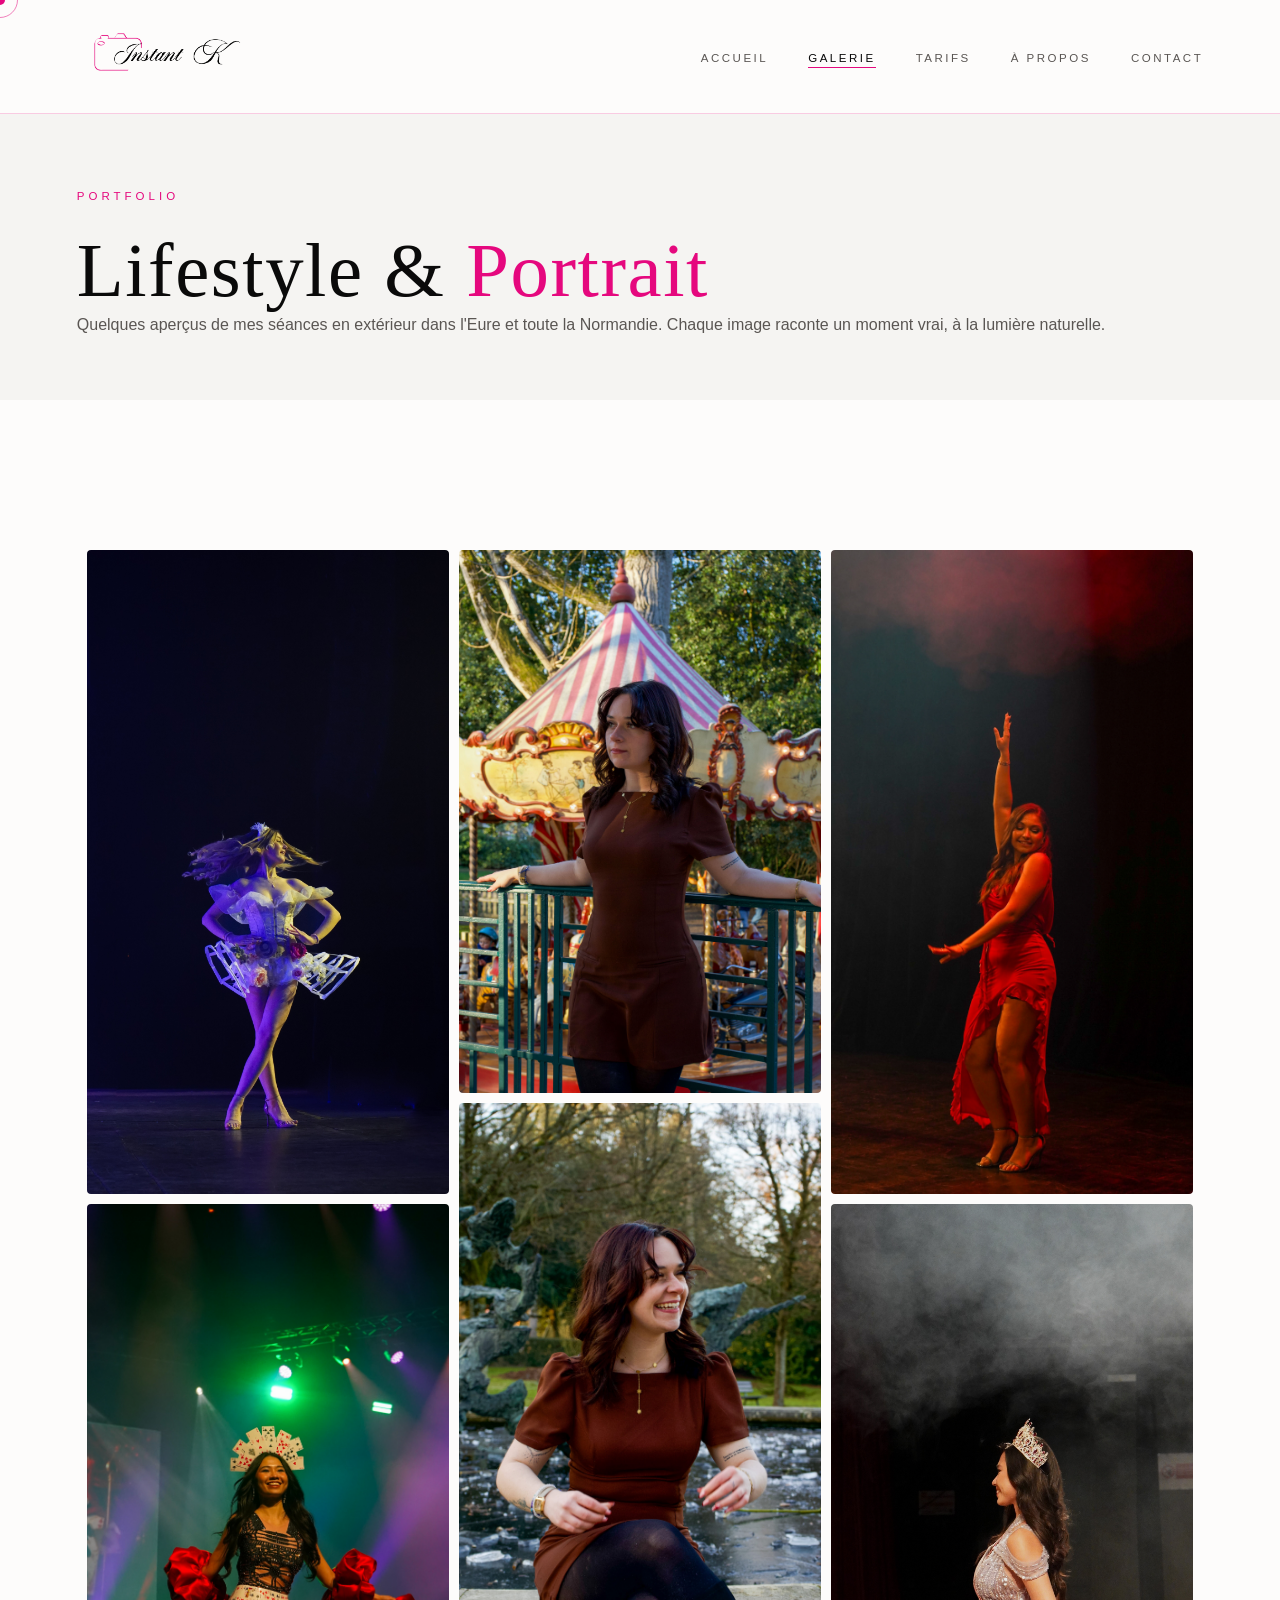
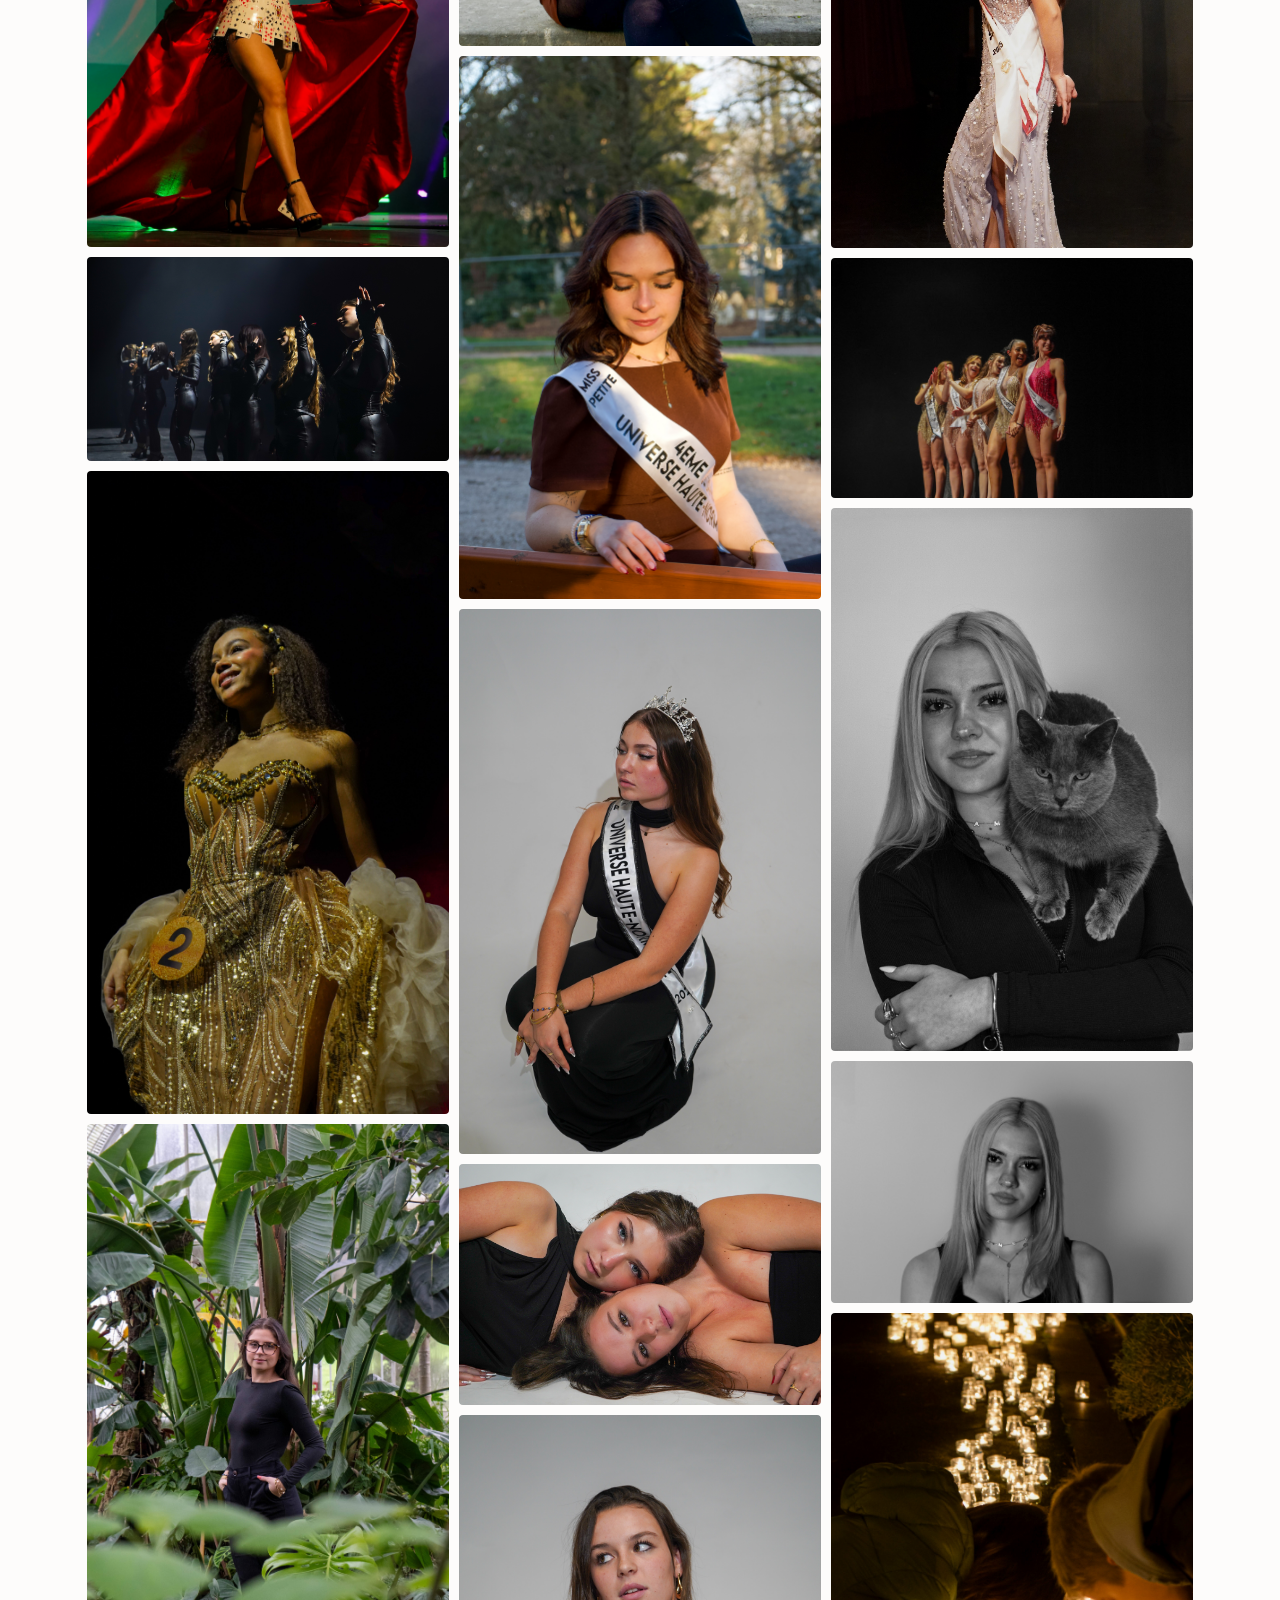
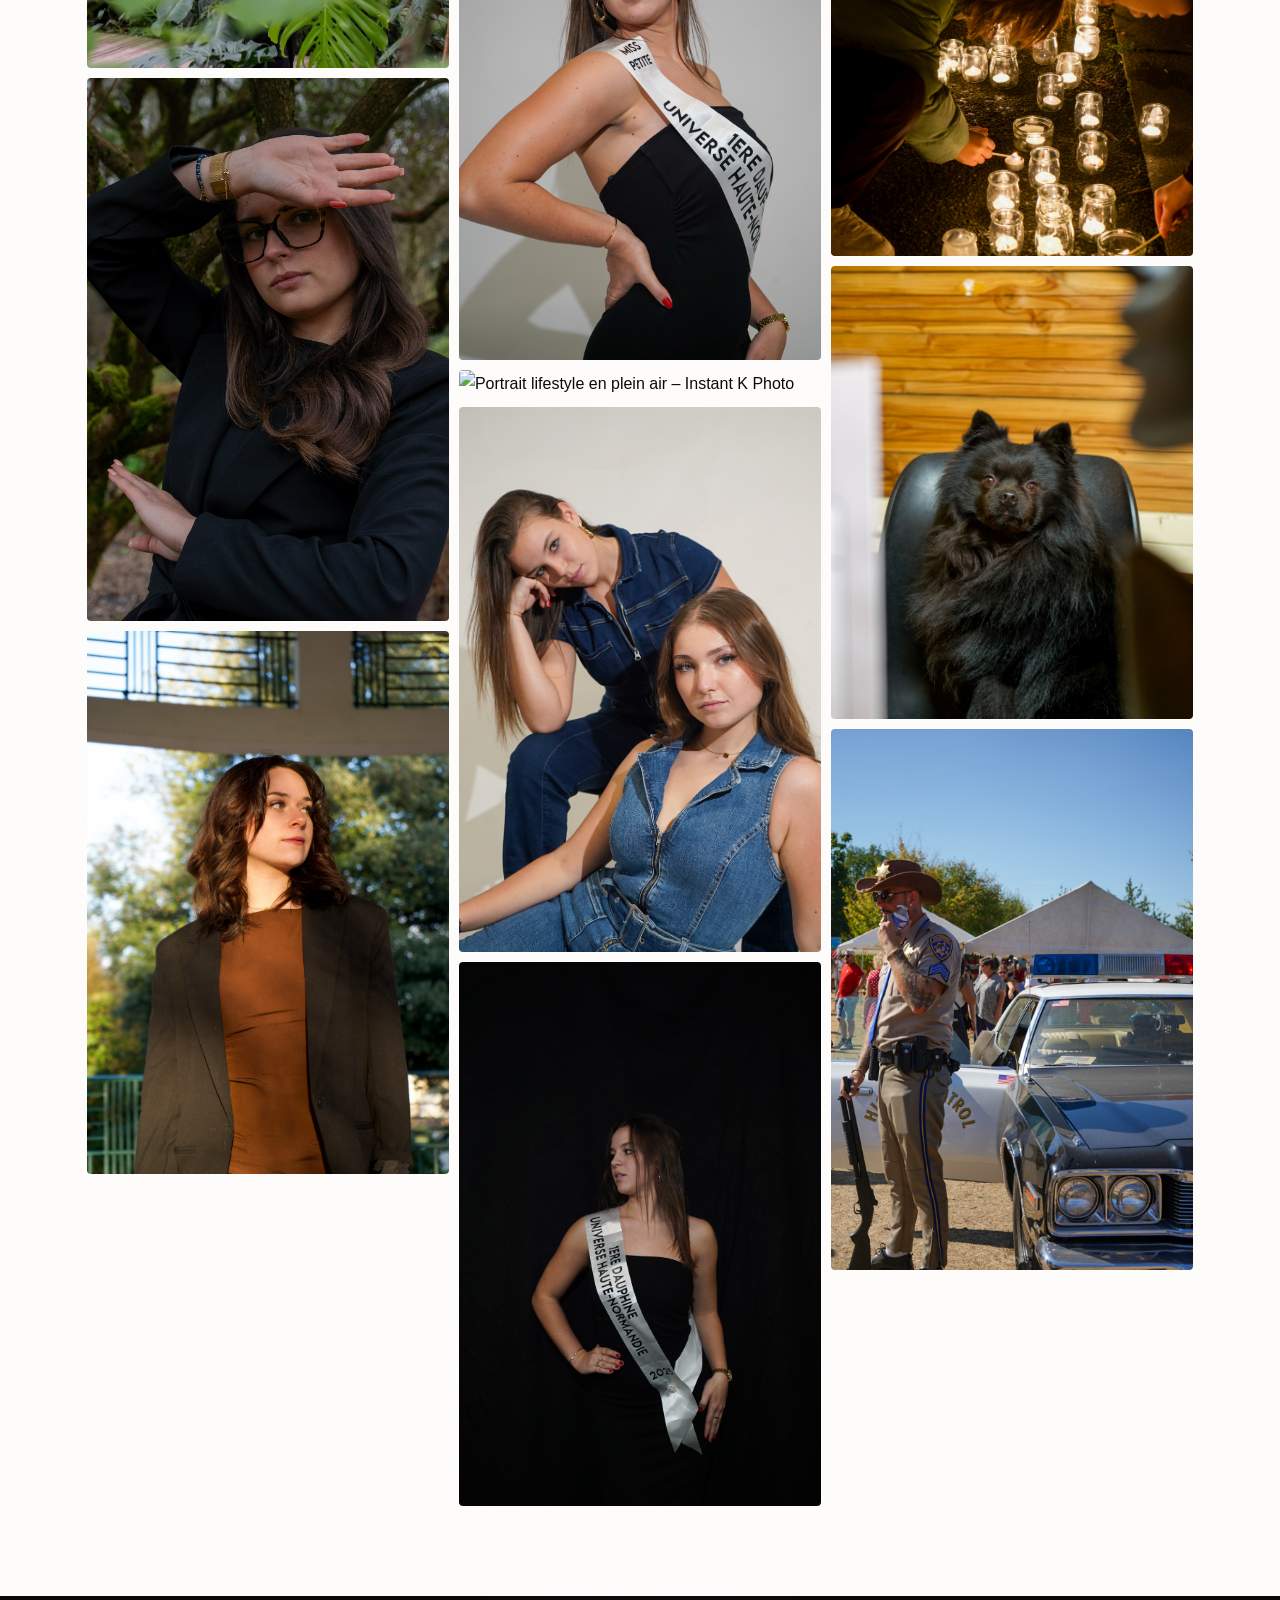
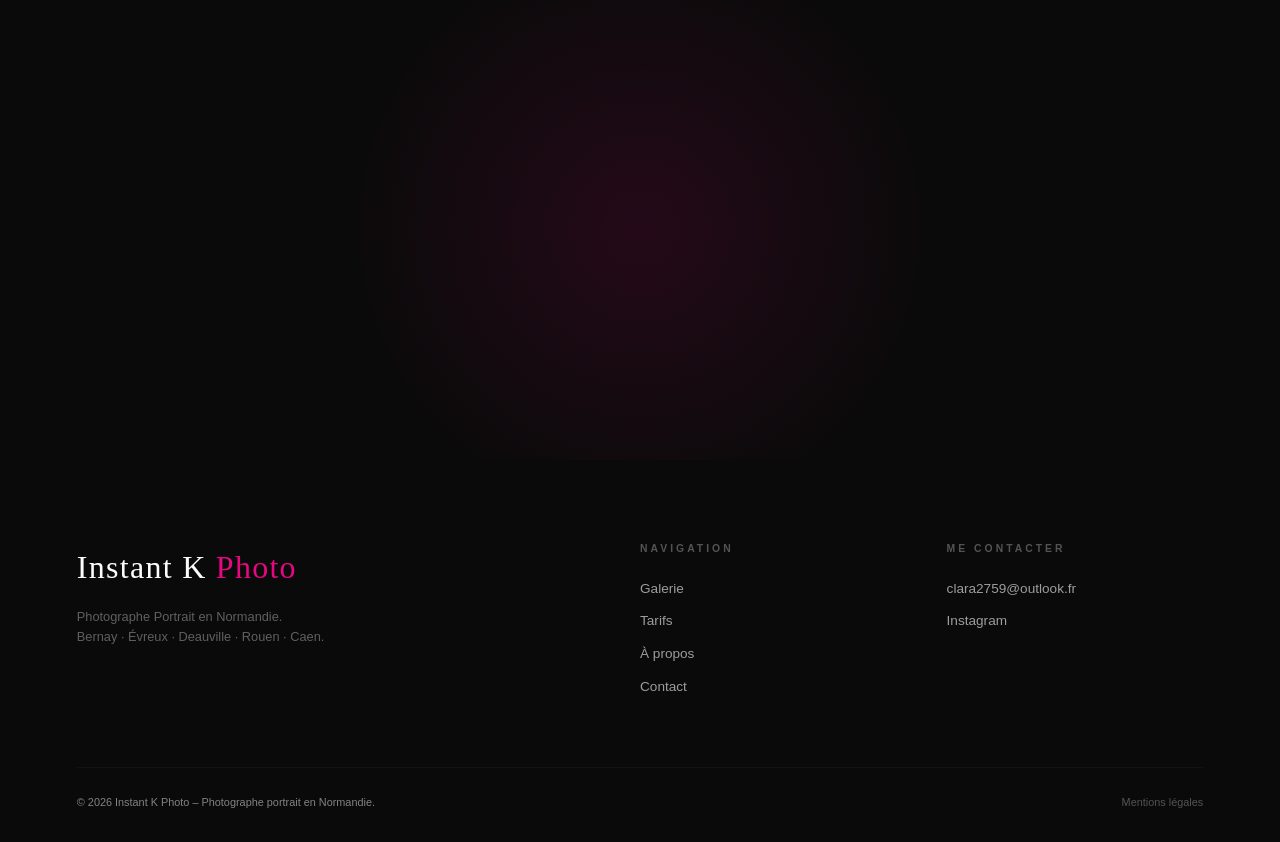
==== commit fd04d9e1: "Update galerie.html" ====
--- a/galerie.html
+++ b/galerie.html
@@ -100,47 +100,44 @@
 
     <section>
         <div class="gallery">
-            <div class="gallery-pro-item"><img src="Photo/25.jpg"
-                    alt="Portrait lifestyle en extérieur – Instant K Photo Normandie"></div>
-            <div class="gallery-pro-item"><img src="Photo/24.jpg" alt="Séance portrait en lumière naturelle – Eure">
+            <div class="gallery-pro-item"><img src="Photo/25.jpeg" alt="Portrait lifestyle en extérieur – Instant K Photo Normandie"></div>
+            <div class="gallery-pro-item"><img src="Photo/24.jpeg" alt="Séance portrait en lumière naturelle – Eure">
             </div>
-            <div class="gallery-pro-item"><img src="Photo/23.jpg" alt="Portrait authentique en extérieur – Normandie">
+            <div class="gallery-pro-item"><img src="Photo/23.jpeg" alt="Portrait authentique en extérieur – Normandie">
             </div>
-            <div class="gallery-pro-item"><img src="Photo/22.jpg" alt="Séance photo portrait – Instant K Photo"></div>
-            <div class="gallery-pro-item"><img src="Photo/20.jpg"
-                    alt="Portrait en extérieur dans l'Eure – Clara photographe"></div>
-            <div class="gallery-pro-item"><img src="Photo/19.jpg" alt="Photo lifestyle naturelle – Instant K Photo">
+            <div class="gallery-pro-item"><img src="Photo/22.jpeg" alt="Séance photo portrait – Instant K Photo"></div>
+            <div class="gallery-pro-item"><img src="Photo/20.jpeg" alt="Portrait en extérieur dans l'Eure – Clara photographe"></div>
+            <div class="gallery-pro-item"><img src="Photo/19.jpeg" alt="Photo lifestyle naturelle – Instant K Photo">
             </div>
-            <div class="gallery-pro-item"><img src="Photo/18.jpg" alt="Portrait spontané en Normandie"></div>
-            <div class="gallery-pro-item"><img src="Photo/17.jpg" alt="Séance photo portrait en extérieur – Bernay">
+            <div class="gallery-pro-item"><img src="Photo/18.jpeg" alt="Portrait spontané en Normandie"></div>
+            <div class="gallery-pro-item"><img src="Photo/17.jpeg" alt="Séance photo portrait en extérieur – Bernay">
             </div>
-            <div class="gallery-pro-item"><img src="Photo/16.jpg" alt="Portrait en lumière dorée – Eure et Normandie">
+            <div class="gallery-pro-item"><img src="Photo/16.jpeg" alt="Portrait en lumière dorée – Eure et Normandie">
             </div>
-            <div class="gallery-pro-item"><img src="Photo/15.jpg" alt="Séance lifestyle portrait – Instant K Photo">
+            <div class="gallery-pro-item"><img src="Photo/15.jpeg" alt="Séance lifestyle portrait – Instant K Photo">
             </div>
-            <div class="gallery-pro-item"><img src="Photo/14.jpg" alt="Portrait naturel et authentique – Normandie">
+            <div class="gallery-pro-item"><img src="Photo/14.jpeg" alt="Portrait naturel et authentique – Normandie">
             </div>
-            <div class="gallery-pro-item"><img src="Photo/13.jpg" alt="Photo portrait en extérieur – Clara photographe">
+            <div class="gallery-pro-item"><img src="Photo/13.jpeg" alt="Photo portrait en extérieur – Clara photographe">
             </div>
-            <div class="gallery-pro-item"><img src="Photo/12.jpg" alt="Séance photo portrait – Eure et Normandie"></div>
-            <div class="gallery-pro-item"><img src="Photo/11.jpg"
-                    alt="Portrait lifestyle en plein air – Instant K Photo"></div>
-            <div class="gallery-pro-item"><img src="Photo/10.jpg" alt="Portrait en extérieur – photographe Normandie">
+            <div class="gallery-pro-item"><img src="Photo/12.jpeg" alt="Séance photo portrait – Eure et Normandie"></div>
+            <div class="gallery-pro-item"><img src="Photo/11.jpeg" alt="Portrait lifestyle en plein air – Instant K Photo"></div>
+            <div class="gallery-pro-item"><img src="Photo/10.jpeg" alt="Portrait en extérieur – photographe Normandie">
             </div>
-            <div class="gallery-pro-item"><img src="Photo/9.jpg" alt="Séance portrait spontanée – Bernay Normandie">
+            <div class="gallery-pro-item"><img src="Photo/9.jpeg" alt="Séance portrait spontanée – Bernay Normandie">
             </div>
-            <div class="gallery-pro-item"><img src="Photo/8.jpg" alt="Photo portrait lumière naturelle – Eure"></div>
-            <div class="gallery-pro-item"><img src="Photo/7.jpg"
+            <div class="gallery-pro-item"><img src="Photo/8.jpeg" alt="Photo portrait lumière naturelle – Eure"></div>
+            <div class="gallery-pro-item"><img src="Photo/7.jpeg"
                     alt="Portrait authentique en extérieur – Instant K Photo"></div>
-            <div class="gallery-pro-item"><img src="Photo/6.jpg" alt="Séance photo lifestyle – photographe Normandie">
+            <div class="gallery-pro-item"><img src="Photo/6.jpeg" alt="Séance photo lifestyle – photographe Normandie">
             </div>
-            <div class="gallery-pro-item"><img src="Photo/5.jpg" alt="Portrait en plein air – Eure et Normandie"></div>
-            <div class="gallery-pro-item"><img src="Photo/4.jpg" alt="Photo portrait naturelle – Instant K Photo"></div>
-            <div class="gallery-pro-item"><img src="Photo/3.jpg" alt="Séance portrait en extérieur – Clara photographe">
+            <div class="gallery-pro-item"><img src="Photo/5.jpeg" alt="Portrait en plein air – Eure et Normandie"></div>
+            <div class="gallery-pro-item"><img src="Photo/4.jpeg" alt="Photo portrait naturelle – Instant K Photo"></div>
+            <div class="gallery-pro-item"><img src="Photo/3.jpeg" alt="Séance portrait en extérieur – Clara photographe">
             </div>
-            <div class="gallery-pro-item"><img src="Photo/2.jpg"
+            <div class="gallery-pro-item"><img src="Photo/2.jpeg"
                     alt="Portrait lifestyle en Normandie – Instant K Photo"></div>
-            <div class="gallery-pro-item"><img src="Photo/1.jpg" alt="Portrait en lumière naturelle – photographe Eure">
+            <div class="gallery-pro-item"><img src="Photo/1.jpeg" alt="Portrait en lumière naturelle – photographe Eure">
             </div>
         </div>
     </section>
@@ -184,4 +181,4 @@
     <script src="script.js" defer></script>
 </body>
 
-</html>+</html>
